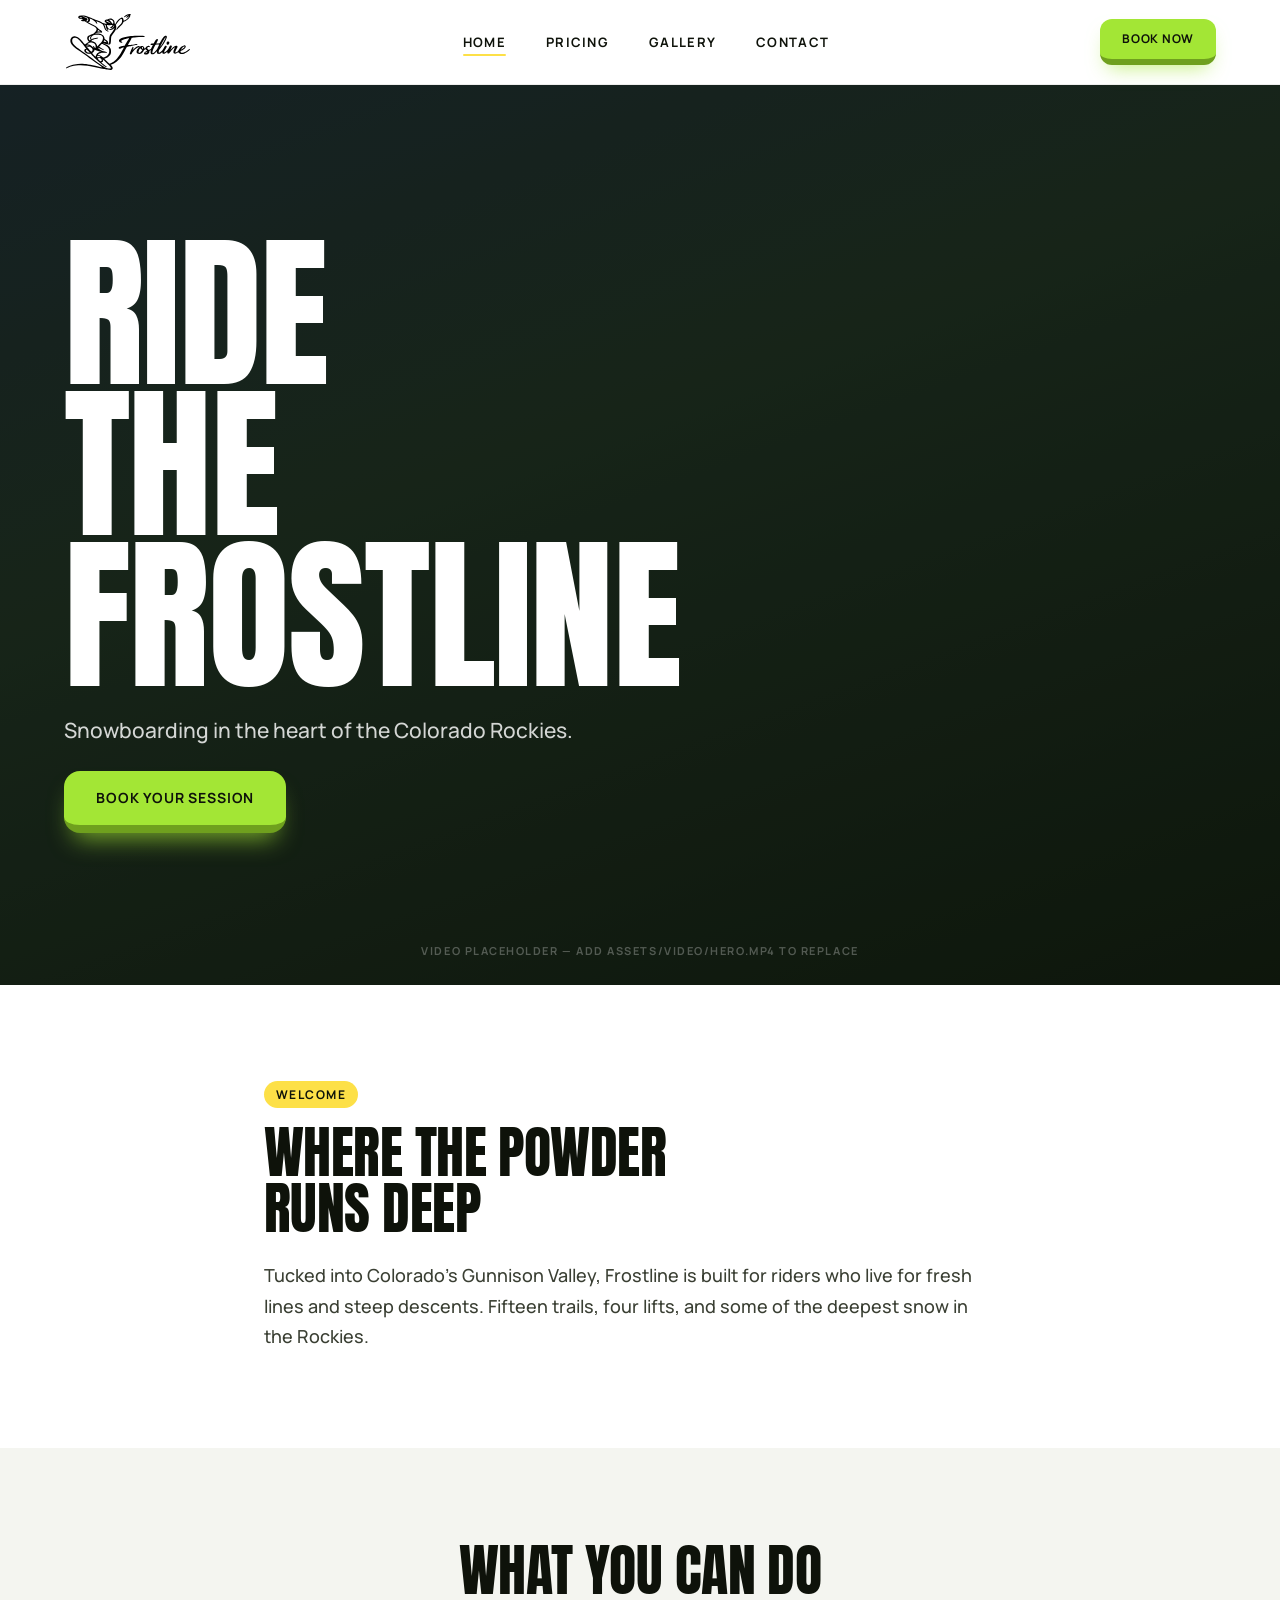
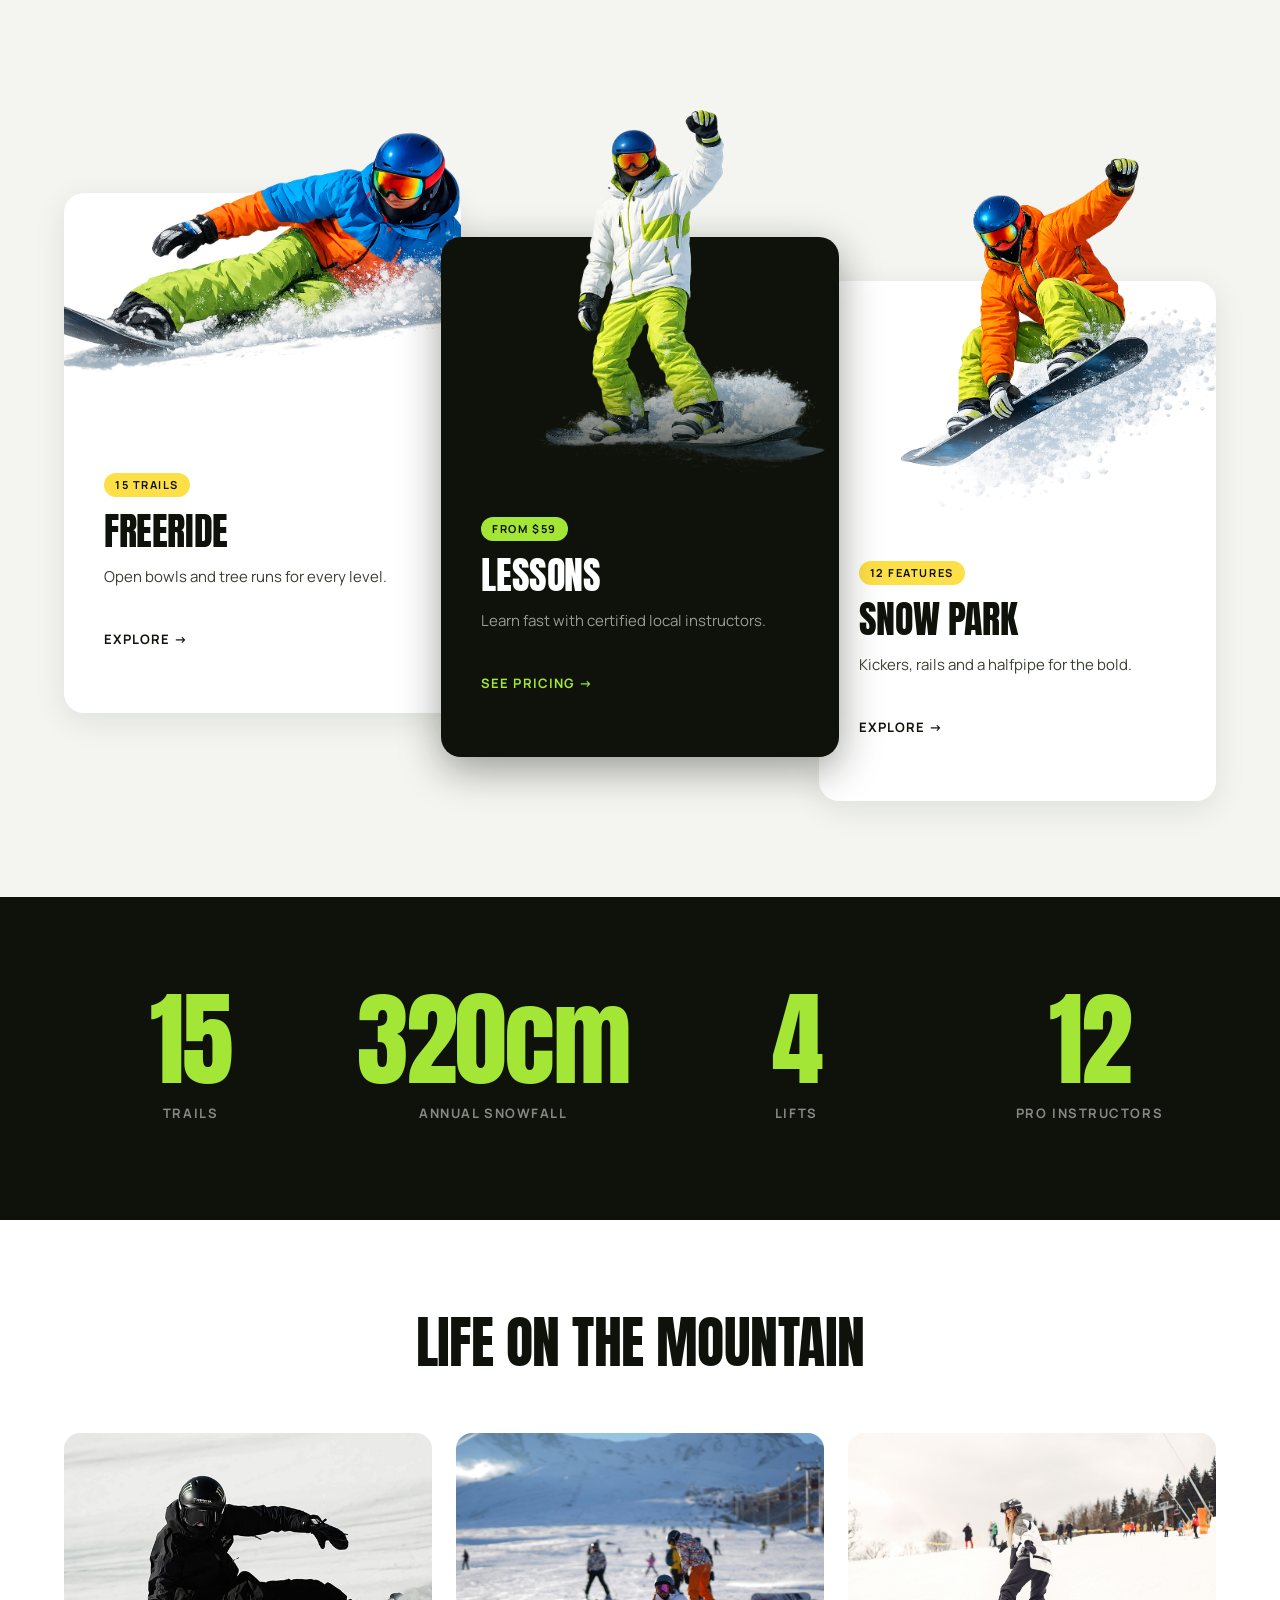
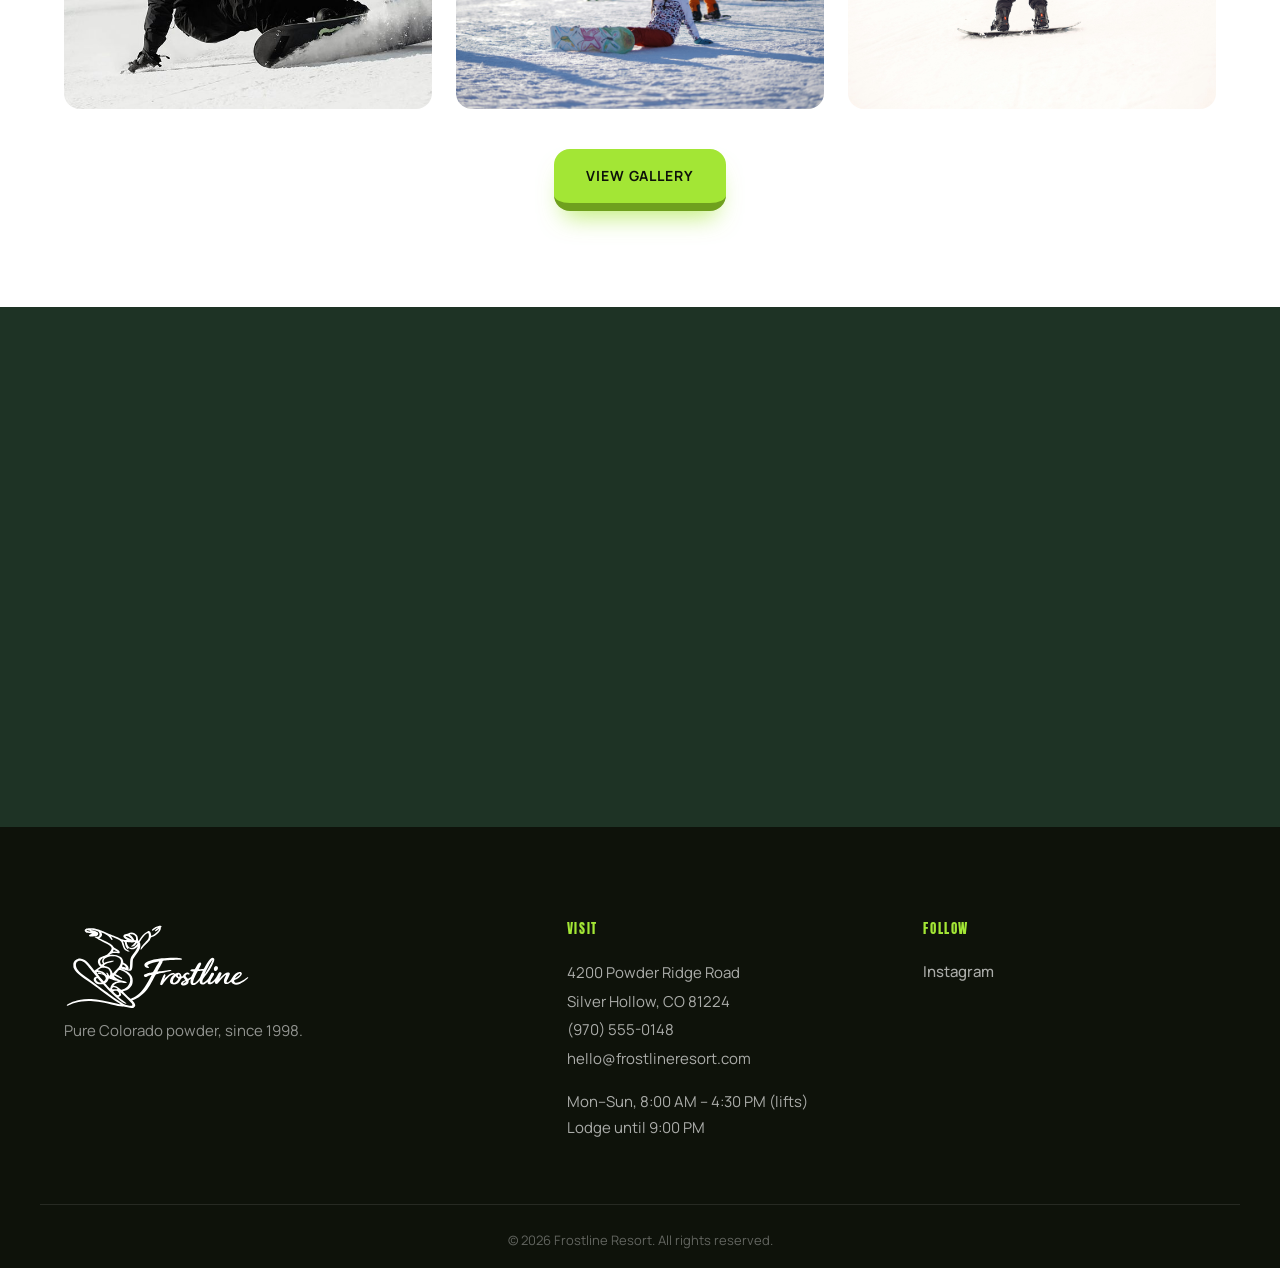
==== index.html @ 0707b19c "Initial release: Frostline Resort static site 4-page snowboarding resort portfolio — pure HTML5/CSS3" ====
<!DOCTYPE html>
<html lang="en">
<head>
  <meta charset="UTF-8">
  <meta name="viewport" content="width=device-width, initial-scale=1.0">
  <title>Frostline Resort — Home</title>
  <meta name="description" content="Snowboarding in the heart of the Colorado Rockies. Fifteen trails, four lifts, the deepest powder in the Rockies.">
  <link rel="preconnect" href="https://fonts.googleapis.com">
  <link rel="preconnect" href="https://fonts.gstatic.com" crossorigin>
  <link href="https://fonts.googleapis.com/css2?family=Anton&family=Manrope:wght@400;500;700&display=swap" rel="stylesheet">
  <link rel="stylesheet" href="css/style.css">
</head>
<body>

  <!-- ── HEADER ─────────────────────────────────────────────── -->
  <header class="site-header" id="site-header">
    <div class="container header__inner">

      <a href="index.html" class="header__logo" aria-label="Frostline Resort — Home">
        <img src="assets/img/logo.svg" alt="Frostline Resort" class="header__logo-img">
      </a>

      <nav class="header__nav" id="nav-menu" aria-label="Main navigation">
        <ul class="nav__list">
          <li><a href="index.html"   class="nav__link active" aria-current="page">Home</a></li>
          <li><a href="pricing.html" class="nav__link">Pricing</a></li>
          <li><a href="gallery.html" class="nav__link">Gallery</a></li>
          <li><a href="contact.html" class="nav__link">Contact</a></li>
        </ul>
        <a href="#" class="btn nav__cta-mobile">Book Now</a>
      </nav>

      <a href="#" class="btn btn--sm header__cta">Book Now</a>

      <button class="burger" id="burger"
              aria-label="Open navigation menu"
              aria-expanded="false"
              aria-controls="nav-menu">
        <span></span>
        <span></span>
        <span></span>
      </button>

    </div>
  </header>

  <!-- ── MAIN ───────────────────────────────────────────────── -->
  <main>

    <!-- ── HERO ───────────────────────────────────────────── -->
    <section class="hero" aria-label="Hero banner">

      <!-- Video background (gradient placeholder until hero.mp4 is added) -->
      <div class="hero__media" aria-hidden="true">
        <video class="hero__video"
               autoplay muted loop playsinline
               poster="assets/img/hero-poster.jpg">
          <source src="assets/video/hero.mp4" type="video/mp4">
        </video>
      </div>

      <!-- Dark overlay -->
      <div class="hero__overlay" aria-hidden="true"></div>

      <!-- Content -->
      <div class="hero__content container">
        <h1 class="hero__title">
          <span class="hero__word">Ride</span>
          <span class="hero__word">the</span>
          <span class="hero__word">Frostline</span>
        </h1>
        <p class="hero__sub">Snowboarding in the heart of the Colorado Rockies.</p>
        <a href="#" class="btn hero__btn">Book Your Session</a>
      </div>

      <!-- Dev placeholder hint — remove once hero.mp4 is in place -->
      <p class="hero__hint" aria-hidden="true">
        video placeholder — add assets/video/hero.mp4 to replace
      </p>

    </section>

    <!-- ── INTRO ──────────────────────────────────────────── -->
    <section class="section section--white section-intro">
      <div class="container">
        <div class="intro__inner reveal">
          <span class="label">Welcome</span>
          <h2>Where the Powder<br>Runs Deep</h2>
          <p class="lead">Tucked into Colorado's Gunnison Valley, Frostline is built for riders who live for fresh lines and steep descents. Fifteen trails, four lifts, and some of the deepest snow in the Rockies.</p>
        </div>
      </div>
    </section>

    <!-- ── ACTIVITIES ──────────────────────────────────────── -->
    <section class="section section--gray activities-v2">
      <div class="container">

        <div class="section-header reveal">
          <h2>What You Can Do</h2>
        </div>

        <div class="activities-deck" id="activities-deck">

          <!-- Card 1: Freeride → gallery -->
          <a href="gallery.html" class="act-card act-card--light"
             aria-label="Freeride Terrain — view in gallery">
            <div class="act-card__rider" aria-hidden="true">
              <img src="assets/img/rider-freeride.png" alt="" loading="lazy">
            </div>
            <div class="act-card__body">
              <span class="act-card__stat">15 Trails</span>
              <h3 class="act-card__title">Freeride</h3>
              <p class="act-card__desc">Open bowls and tree runs for every level.</p>
              <span class="act-card__cta" aria-hidden="true">Explore &rarr;</span>
            </div>
          </a>

          <!-- Card 2: Lessons → pricing (dark) -->
          <a href="pricing.html" class="act-card act-card--dark"
             aria-label="Lessons — see pricing">
            <div class="act-card__rider" aria-hidden="true">
              <img src="assets/img/rider-lessons.png" alt="" loading="lazy">
            </div>
            <div class="act-card__body">
              <span class="act-card__stat">From $59</span>
              <h3 class="act-card__title">Lessons</h3>
              <p class="act-card__desc">Learn fast with certified local instructors.</p>
              <span class="act-card__cta" aria-hidden="true">See Pricing &rarr;</span>
            </div>
          </a>

          <!-- Card 3: Snow Park → gallery -->
          <a href="gallery.html" class="act-card act-card--light"
             aria-label="Snow Park — view in gallery">
            <div class="act-card__rider" aria-hidden="true">
              <img src="assets/img/rider-park.png" alt="" loading="lazy">
            </div>
            <div class="act-card__body">
              <span class="act-card__stat">12 Features</span>
              <h3 class="act-card__title">Snow Park</h3>
              <p class="act-card__desc">Kickers, rails and a halfpipe for the bold.</p>
              <span class="act-card__cta" aria-hidden="true">Explore &rarr;</span>
            </div>
          </a>

        </div>
      </div>
    </section>

    <!-- ── STATS ────────────────────────────────────────────── -->
    <section class="section stats-section section--dark">
      <div class="container">
        <div class="stats-grid">

          <div class="stat reveal">
            <span class="stat__number" data-target="15">15</span>
            <span class="stat__label">Trails</span>
          </div>

          <div class="stat reveal">
            <span class="stat__number" data-target="320" data-suffix="cm">320cm</span>
            <span class="stat__label">Annual Snowfall</span>
          </div>

          <div class="stat reveal">
            <span class="stat__number" data-target="4">4</span>
            <span class="stat__label">Lifts</span>
          </div>

          <div class="stat reveal">
            <span class="stat__number" data-target="12">12</span>
            <span class="stat__label">Pro Instructors</span>
          </div>

        </div>
      </div>
    </section>

    <!-- ── GALLERY TEASER ────────────────────────────────────── -->
    <section class="section section--white">
      <div class="container">
        <div class="section-header reveal">
          <h2>Life on the Mountain</h2>
        </div>
        <div class="grid grid--3 teaser-grid">

          <div class="teaser-item reveal">
            <img class="teaser-img" src="assets/img/gallery-01.jpg"
                 alt="Wide panorama of snowy mountain peaks under blue sky" loading="lazy">
          </div>

          <div class="teaser-item reveal">
            <img class="teaser-img" src="assets/img/gallery-03.jpg"
                 alt="Cosy wooden ski lodge with snow on the roof and warm lights" loading="lazy">
          </div>

          <div class="teaser-item reveal">
            <img class="teaser-img" src="assets/img/gallery-08.jpg"
                 alt="Sunset over snowy ski slopes in warm orange light" loading="lazy">
          </div>

        </div>
        <div class="teaser-cta reveal">
          <a href="gallery.html" class="btn">View Gallery</a>
        </div>
      </div>
    </section>

    <!-- ── CTA BANNER ──────────────────────────────────────── -->
    <section class="cta-banner" aria-label="Book your session">
      <div class="container cta-banner__content">
        <h2 class="reveal">Ready to Drop In?</h2>
        <a href="#" class="btn reveal">Book Your Session</a>
      </div>
    </section>

  </main>

  <!-- ── FOOTER ─────────────────────────────────────────────── -->
  <footer class="site-footer">
    <div class="container footer__inner">

      <div class="footer__col footer__col--brand">
        <img src="assets/img/logo.svg" alt="Frostline Resort" class="footer__logo-img">
        <p class="footer__tagline">Pure Colorado powder, since 1998.</p>
      </div>

      <div class="footer__col">
        <h4 class="footer__heading">Visit</h4>
        <address>
          4200 Powder Ridge Road<br>
          Silver Hollow, CO 81224<br>
          <a href="tel:+19705550148">(970) 555-0148</a><br>
          <a href="mailto:hello@frostlineresort.com">hello@frostlineresort.com</a>
        </address>
        <p class="footer__hours">Mon–Sun, 8:00 AM – 4:30 PM (lifts)<br>Lodge until 9:00 PM</p>
      </div>

      <div class="footer__col">
        <h4 class="footer__heading">Follow</h4>
        <ul class="footer__social">
          <li><a href="#" aria-label="Frostline on Instagram">Instagram</a></li>
        </ul>
      </div>

    </div>
    <div class="footer__bottom">
      <div class="container">
        <p>© 2026 Frostline Resort. All rights reserved.</p>
      </div>
    </div>
  </footer>

  <script src="js/script.js"></script>
</body>
</html>
---- css/style.css ----
/* ============================================================
   FROSTLINE RESORT — style.css
   ============================================================ */


/* ── 1. CSS Custom Properties ─────────────────────────────── */

:root {
  /* Colours */
  --white:     #FFFFFF;
  --lime:      #A3E635;
  --lime-deep: #6FA01E;
  --lemon:     #FDE047;
  --ink:       #0E120A;
  --ink-soft:  #3A3F33;
  --gray-bg:   #F4F5F0;

  /* Typography */
  --font-heading: 'Anton', sans-serif;
  --font-body:    'Manrope', sans-serif;

  /* Spacing scale */
  --space-xs:  0.5rem;   /*  8px */
  --space-s:   1rem;     /* 16px */
  --space-m:   1.5rem;   /* 24px */
  --space-l:   2.5rem;   /* 40px */
  --space-xl:  4rem;     /* 64px */
  --space-2xl: 6rem;     /* 96px */

  /* Layout */
  --container:    1200px;
  --radius-card:  16px;
  --radius-btn:   999px;

  /* Shadows */
  --shadow-soft: 0 4px 24px rgba(14, 18, 10, 0.08);
  --shadow-card: 0 2px 12px rgba(14, 18, 10, 0.06);

  /* Transitions */
  --transition: 0.2s ease;
}


/* ── 2. Reset ─────────────────────────────────────────────── */

*,
*::before,
*::after {
  box-sizing: border-box;
  margin: 0;
  padding: 0;
}

html {
  scroll-behavior: smooth;
  -webkit-text-size-adjust: 100%;
  overflow-x: hidden;
}

img,
video {
  display: block;
  max-width: 100%;
}

ul,
ol {
  list-style: none;
}

a {
  color: inherit;
  text-decoration: none;
}

button {
  font: inherit;
  cursor: pointer;
  border: none;
  background: none;
}


/* ── 3. Base / Body ───────────────────────────────────────── */

body {
  font-family: var(--font-body);
  font-weight: 400;
  font-size: 1rem;           /* 16px */
  line-height: 1.6;
  color: var(--ink);
  background-color: var(--white);
  -webkit-font-smoothing: antialiased;
}


/* ── 4. Typography ────────────────────────────────────────── */

/* Headings — Anton */
h1, h2, h3, h4, h5, h6 {
  font-family: var(--font-heading);
  font-weight: 400;           /* Anton has only one weight */
  text-transform: uppercase;
  letter-spacing: -0.01em;
  line-height: 0.95;
  color: var(--ink);
}

h1 { font-size: clamp(3rem,   8vw, 7rem); }
h2 { font-size: clamp(2rem,   5vw, 3.5rem); }
h3 { font-size: clamp(1.25rem, 3vw, 1.75rem); }
h4 { font-size: 1.125rem; }

/* Body copy — Manrope */
p {
  font-family: var(--font-body);
  font-weight: 400;
  font-size: 1rem;
  line-height: 1.7;
  color: var(--ink-soft);
  max-width: 65ch;
}

/* Lead / intro paragraph */
.lead {
  font-size: 1.125rem;
  font-weight: 500;
}

/* Section label ("WELCOME", "WHAT YOU CAN DO", etc.) */
.label {
  display: inline-block;
  font-family: var(--font-body);
  font-weight: 700;
  font-size: 0.75rem;
  letter-spacing: 0.12em;
  text-transform: uppercase;
  color: var(--ink);
  background-color: var(--lemon);
  padding: 4px 12px;
  border-radius: 999px;
  margin-bottom: var(--space-s);
}

/* Lemon accent underline for headings */
.heading-accent {
  position: relative;
  display: inline-block;
}

.heading-accent::after {
  content: '';
  position: absolute;
  bottom: -6px;
  left: 0;
  width: 100%;
  height: 4px;
  background-color: var(--lemon);
  border-radius: 2px;
}


/* ── 5. Layout Utilities ──────────────────────────────────── */

.container {
  width: 100%;
  max-width: var(--container);
  margin-inline: auto;
  padding-inline: var(--space-m);
}

/* Section vertical rhythm */
.section {
  padding-block: var(--space-2xl);
}

/* Alternating section backgrounds */
.section--white    { background-color: var(--white); }
.section--gray     { background-color: var(--gray-bg); }
.section--dark     { background-color: var(--ink); color: var(--white); }

.section--dark h1,
.section--dark h2,
.section--dark h3,
.section--dark h4 {
  color: var(--white);
}

.section--dark p {
  color: rgba(255, 255, 255, 0.75);
}

/* Centred section header block */
.section-header {
  text-align: center;
  margin-bottom: var(--space-xl);
}

.section-header p {
  margin-inline: auto;
}


/* ── 6. Buttons ───────────────────────────────────────────── */

.btn {
  position: relative;
  display: inline-flex;
  align-items: center;
  justify-content: center;
  gap: 8px;
  padding: 16px 32px;
  font-family: var(--font-body);
  font-weight: 700;
  font-size: 0.875rem;
  text-transform: uppercase;
  letter-spacing: 0.06em;
  color: var(--ink);
  background: var(--lime);
  border: none;
  border-bottom: 8px solid var(--lime-deep);
  border-radius: 16px;
  cursor: pointer;
  white-space: nowrap;
  text-decoration: none;
  transition: filter 0.1s ease, transform 0.1s ease, border-bottom-width 0.1s ease;
  box-shadow: 0 15px 25px -10px rgba(163, 230, 53, 0.7);
}

.btn:hover { filter: brightness(1.05); }

.btn:active {
  border-bottom-width: 0;
  transform: translateY(8px);
  box-shadow: none;
}

.btn:focus-visible {
  outline: 4px solid rgba(163, 230, 53, 0.5);
  outline-offset: 2px;
}

/* Small variant — header "Book Now" */
.btn--sm {
  font-size: 0.75rem;
  padding: 10px 22px;
  border-bottom-width: 6px;
  border-radius: 12px;
  box-shadow: 0 10px 20px -8px rgba(163, 230, 53, 0.65);
}

.btn--sm:active {
  transform: translateY(6px);
}


/* ── 7. Cards (shared base) ───────────────────────────────── */

.card {
  background-color: var(--white);
  border-radius: var(--radius-card);
  overflow: hidden;
  box-shadow: var(--shadow-card);
  transition: transform var(--transition), box-shadow var(--transition);
}

.card:hover {
  transform: translateY(-6px);
  box-shadow: var(--shadow-soft);
}

.card__img {
  width: 100%;
  aspect-ratio: 3 / 4;
  object-fit: cover;
  transition: transform 0.4s ease;
}

.card:hover .card__img {
  transform: scale(1.04);
}

.card__body {
  padding: var(--space-m);
}

.card__title {
  font-size: 1.25rem;
  margin-bottom: var(--space-xs);
}

.card__text {
  font-size: 0.9375rem;
  max-width: none;
}


/* ── 8. Scroll Reveal (base states) ──────────────────────── */

.reveal {
  opacity: 0;
  transform: translateY(28px);
  transition: opacity 0.6s ease, transform 0.6s ease;
}

.reveal.visible {
  opacity: 1;
  transform: translateY(0);
}

/* Stagger delays for sibling reveals */
.reveal:nth-child(2) { transition-delay: 0.1s; }
.reveal:nth-child(3) { transition-delay: 0.2s; }
.reveal:nth-child(4) { transition-delay: 0.3s; }
.reveal:nth-child(5) { transition-delay: 0.4s; }


/* ── 9. Reduced Motion ────────────────────────────────────── */

@media (prefers-reduced-motion: reduce) {
  *,
  *::before,
  *::after {
    animation-duration: 0.01ms !important;
    animation-iteration-count: 1 !important;
    transition-duration: 0.01ms !important;
    scroll-behavior: auto !important;
  }

  .reveal {
    opacity: 1;
    transform: none;
  }
}


/* ── 10. Responsive Helpers ───────────────────────────────── */

/* Grid: auto-fit columns */
.grid {
  display: grid;
  gap: var(--space-m);
}

.grid--2 { grid-template-columns: repeat(2, 1fr); }
.grid--3 { grid-template-columns: repeat(3, 1fr); }
.grid--4 { grid-template-columns: repeat(4, 1fr); }

@media (max-width: 900px) {
  .grid--4 { grid-template-columns: repeat(2, 1fr); }
  .grid--3 { grid-template-columns: repeat(2, 1fr); }
}

@media (max-width: 600px) {
  .grid--4,
  .grid--3,
  .grid--2 { grid-template-columns: 1fr; }

  .section { padding-block: var(--space-xl); }
}


/* ── 11. Site Header ──────────────────────────────────────── */

.site-header {
  position: sticky;
  top: 0;
  z-index: 1000;
  border-bottom: 1px solid rgba(14, 18, 10, 0.07);
  transition: box-shadow var(--transition);
}

/* Frosted-glass layer via ::before so the header element itself does NOT
   create a new containing block for position:fixed children (mobile nav). */
.site-header::before {
  content: '';
  position: absolute;
  inset: 0;
  background: rgba(255, 255, 255, 0.85);
  backdrop-filter: blur(14px);
  -webkit-backdrop-filter: blur(14px);
  pointer-events: none;
  z-index: 0;
}

.site-header.scrolled {
  box-shadow: 0 2px 24px rgba(14, 18, 10, 0.13);
}

.header__inner {
  position: relative;
  z-index: 1; /* sits above the ::before backdrop layer */
  display: flex;
  align-items: center;
  gap: var(--space-m);
  padding-block: 0.75rem;
  transition: padding-block var(--transition);
}

.site-header.scrolled .header__inner {
  padding-block: 0.5rem;
}

/* Logo */
.header__logo {
  display: flex;
  align-items: center;
  flex-shrink: 0;
  z-index: 1001;
}

.header__logo-img {
  height: 60px;
  width: auto;
  display: block;
}

/* Nav */
.header__nav {
  flex: 1;
  display: flex;
  justify-content: center;
  align-items: center;
}

.nav__list {
  display: flex;
  gap: var(--space-l);
  align-items: center;
}

.nav__link {
  font-family: var(--font-body);
  font-weight: 700;
  font-size: 0.8125rem;
  letter-spacing: 0.1em;
  text-transform: uppercase;
  color: var(--ink);
  position: relative;
  padding-bottom: 3px;
  transition: color var(--transition);
}

.nav__link::after {
  content: '';
  position: absolute;
  bottom: -2px;
  left: 0;
  width: 0;
  height: 2px;
  background-color: var(--lemon);
  border-radius: 1px;
  transition: width var(--transition);
}

.nav__link:hover::after,
.nav__link.active::after {
  width: 100%;
}

/* Desktop CTA */
.header__cta {
  flex-shrink: 0;
  z-index: 1001;
}

/* Mobile-only CTA (inside overlay) */
.nav__cta-mobile {
  display: none;
}

/* Burger button */
.burger {
  display: none;
  flex-direction: column;
  justify-content: center;
  gap: 5px;
  width: 40px;
  height: 40px;
  padding: 6px;
  flex-shrink: 0;
  z-index: 1001;
}

.burger span {
  display: block;
  height: 2px;
  background-color: var(--ink);
  border-radius: 2px;
  transition: transform 0.25s ease, opacity 0.25s ease;
  transform-origin: center;
}

.burger.open span:nth-child(1) {
  transform: translateY(7px) rotate(45deg);
}
.burger.open span:nth-child(2) {
  opacity: 0;
  transform: scaleX(0);
}
.burger.open span:nth-child(3) {
  transform: translateY(-7px) rotate(-45deg);
}

/* Mobile nav overlay */
@media (max-width: 768px) {
  .burger {
    display: flex;
    margin-left: auto; /* push burger to right edge of header */
  }

  .header__cta {
    display: none;
  }

  /* Full-screen slide-in panel — position:fixed relative to VIEWPORT
     (works now that ::before holds the backdrop-filter, not the header itself) */
  .header__nav {
    position: fixed;
    inset: 0;
    background: var(--white);
    flex-direction: column;
    justify-content: center;
    align-items: center;
    gap: var(--space-xl);
    padding: var(--space-2xl) var(--space-l) var(--space-l);
    overflow-y: auto;
    transform: translateX(100%);
    transition: transform 0.35s cubic-bezier(0.4, 0, 0.2, 1);
    z-index: 999;
  }

  .header__nav.open {
    transform: translateX(0);
  }

  .nav__list {
    flex-direction: column;
    gap: var(--space-l);
    text-align: center;
  }

  .nav__link {
    font-family: var(--font-heading);
    font-size: clamp(2rem, 10vw, 2.75rem);
    letter-spacing: -0.01em;
    line-height: 0.95;
  }

  .nav__link::after {
    height: 3px;
    bottom: -5px;
  }

  .nav__cta-mobile {
    display: inline-flex;
  }

  /* Reduce logo height on mobile to keep header compact */
  .header__logo-img {
    height: 44px;
  }
}


/* ── 12. Site Footer ──────────────────────────────────────── */

.site-footer {
  background-color: var(--ink);
  color: var(--white);
  padding-top: var(--space-2xl);
}

.footer__inner {
  display: grid;
  grid-template-columns: 1.5fr 1fr 1fr;
  gap: var(--space-xl);
  padding-bottom: var(--space-xl);
  border-bottom: 1px solid rgba(255, 255, 255, 0.1);
}

.footer__logo-img {
  height: 88px;
  width: auto;
  display: block;
  margin-bottom: var(--space-xs);
  filter: brightness(0) invert(1);
}

.footer__tagline {
  color: rgba(255, 255, 255, 0.55);
  font-size: 0.9375rem;
  line-height: 1.6;
  max-width: none;
}

.footer__heading {
  font-family: var(--font-heading);
  font-size: 0.8125rem;
  color: var(--lime);
  letter-spacing: 0.12em;
  margin-bottom: var(--space-m);
}

.footer__col address {
  font-style: normal;
  color: rgba(255, 255, 255, 0.65);
  font-size: 0.9375rem;
  line-height: 1.9;
  margin-bottom: var(--space-s);
}

.footer__col address a {
  transition: color var(--transition);
}

.footer__col address a:hover {
  color: var(--lime);
}

.footer__hours {
  color: rgba(255, 255, 255, 0.65);
  font-size: 0.9375rem;
  line-height: 1.7;
  max-width: none;
}

.footer__social {
  display: flex;
  flex-direction: column;
  gap: 0.75rem;
}

.footer__social a {
  color: rgba(255, 255, 255, 0.65);
  font-weight: 500;
  font-size: 0.9375rem;
  transition: color var(--transition);
}

.footer__social a:hover {
  color: var(--lime);
}

.footer__bottom {
  padding-block: var(--space-m);
}

.footer__bottom p {
  font-size: 0.8125rem;
  color: rgba(255, 255, 255, 0.35);
  max-width: none;
  text-align: center;
}

@media (max-width: 900px) {
  .footer__inner {
    grid-template-columns: 1fr 1fr;
    gap: var(--space-l);
  }

  .footer__col--brand {
    grid-column: 1 / -1;
  }
}

@media (max-width: 600px) {
  .footer__inner {
    grid-template-columns: 1fr;
  }
}


/* ── 13. Hero Section ─────────────────────────────────────── */

.hero {
  position: relative;
  min-height: 100vh;
  min-height: 100svh;
  display: flex;
  align-items: center;
  overflow: hidden;
}

/* Media layer — gradient placeholder shown while video is absent */
.hero__media {
  position: absolute;
  inset: 0;
  background: linear-gradient(
    160deg,
    #1c2d3a 0%,
    #1e3325 40%,
    #0e1a0e 100%
  );
}

.hero__video {
  position: absolute;
  inset: 0;
  width: 100%;
  height: 100%;
  object-fit: cover;
}

/* Dark overlay */
.hero__overlay {
  position: absolute;
  inset: 0;
  background: rgba(14, 18, 10, 0.45);
  z-index: 1;
}

/* Content */
.hero__content {
  position: relative;
  z-index: 2;
  padding-block: var(--space-2xl);
  display: flex;
  flex-direction: column;
  align-items: flex-start;
  gap: var(--space-m);
}

/* Title */
.hero__title {
  color: var(--white);
  font-size: clamp(4.5rem, 14vw, 10.5rem);
  line-height: 0.9;
  margin: 0;
}

.hero__word {
  display: block;
}

/* Subtitle */
.hero__sub {
  font-family: var(--font-body);
  font-size: clamp(1rem, 2.2vw, 1.3125rem);
  font-weight: 500;
  color: rgba(255, 255, 255, 0.82);
  max-width: 44ch;
  line-height: 1.55;
  margin: 0;
}

/* ── Staggered load animation ─────────── */

.hero__word,
.hero__sub,
.hero__btn {
  opacity: 0;
  transform: translateY(40px);
  animation: heroFadeUp 0.8s cubic-bezier(0.22, 1, 0.36, 1) forwards;
}

.hero__word:nth-child(1) { animation-delay: 0.12s; }
.hero__word:nth-child(2) { animation-delay: 0.32s; }
.hero__word:nth-child(3) { animation-delay: 0.52s; }
.hero__sub               { animation-delay: 0.82s; }
.hero__btn               { animation-delay: 1.02s; }

@keyframes heroFadeUp {
  to {
    opacity: 1;
    transform: translateY(0);
  }
}

/* Placeholder hint (dev only — remove after adding video) */
.hero__hint {
  position: absolute;
  bottom: var(--space-m);
  left: 50%;
  transform: translateX(-50%);
  z-index: 3;
  font-family: var(--font-body);
  font-size: 0.6875rem;
  font-weight: 700;
  letter-spacing: 0.14em;
  text-transform: uppercase;
  color: rgba(255, 255, 255, 0.28);
  white-space: nowrap;
  pointer-events: none;
}

@media (max-width: 600px) {
  .hero__title {
    font-size: clamp(3.25rem, 18vw, 5.5rem);
  }
}

/* Reduced-motion: skip animation, show elements immediately */
@media (prefers-reduced-motion: reduce) {
  .hero__word,
  .hero__sub,
  .hero__btn {
    opacity: 1;
    transform: none;
    animation: none;
  }
}


/* ── 14. Intro Section ────────────────────────────────────── */

.section-intro .container {
  max-width: 800px;
}

.intro__inner .label {
  margin-bottom: var(--space-s);
}

.intro__inner h2 {
  margin-bottom: var(--space-m);
  line-height: 1;
}


/* ── 15. Activities — image placeholder ──────────────────── */

/* Dark background shows through when the image file is absent */
.card__img {
  background-color: #1f2e1a;
}


/* ── 16. Stats Section ────────────────────────────────────── */

.stats-section {
  padding-block: var(--space-2xl);
}

.stats-grid {
  display: grid;
  grid-template-columns: repeat(4, 1fr);
  gap: var(--space-l);
  text-align: center;
}

.stat__number {
  display: block;
  font-family: var(--font-heading);
  font-size: clamp(3.5rem, 9vw, 6.5rem);
  color: var(--lime);
  line-height: 0.9;
  letter-spacing: -0.02em;
}

.stat__label {
  display: block;
  font-family: var(--font-body);
  font-weight: 700;
  font-size: 0.8125rem;
  letter-spacing: 0.12em;
  text-transform: uppercase;
  color: rgba(255, 255, 255, 0.5);
  margin-top: var(--space-s);
}

/* Stats stagger (separate parent from .grid, so re-declare) */
.stats-grid > .reveal:nth-child(2) { transition-delay: 0.1s; }
.stats-grid > .reveal:nth-child(3) { transition-delay: 0.2s; }
.stats-grid > .reveal:nth-child(4) { transition-delay: 0.3s; }

@media (max-width: 600px) {
  .stats-grid {
    grid-template-columns: repeat(2, 1fr);
    gap: var(--space-m);
  }
}


/* ── 17. Gallery Teaser ───────────────────────────────────── */

.teaser-item {
  border-radius: var(--radius-card);
  overflow: hidden;
}

.teaser-img {
  display: block;
  width: 100%;
  aspect-ratio: 4 / 3;
  object-fit: cover;
  background-color: #1f2e1a;   /* placeholder */
  transition: transform 0.4s ease;
}

.teaser-item:hover .teaser-img {
  transform: scale(1.04);
}

.teaser-cta {
  text-align: center;
  margin-top: var(--space-l);
}


/* ── 18. CTA Banner ───────────────────────────────────────── */

.cta-banner {
  min-height: 520px;
  display: flex;
  align-items: center;
  background: #1e3325;
}

.cta-banner__content {
  position: relative;
  z-index: 2;
  text-align: center;
  display: flex;
  flex-direction: column;
  align-items: center;
  gap: var(--space-m);
  padding-block: var(--space-2xl);
}

.cta-banner__content h2 {
  color: var(--white);
  font-size: clamp(2.75rem, 8vw, 5.5rem);
}


/* ── 19. Page Banner (interior pages) ────────────────────── */

.page-banner {
  position: relative;
  min-height: clamp(380px, 50vh, 640px);
  display: flex;
  align-items: flex-end;
}

.page-banner__media {
  position: absolute;
  inset: 0;
  background: linear-gradient(160deg, #1c2d3a 0%, #1e3325 100%);
}

.page-banner__bg {
  position: absolute;
  inset: 0;
  width: 100%;
  height: 100%;
  object-fit: cover;
}

.page-banner__overlay {
  position: absolute;
  inset: 0;
  background: rgba(14, 18, 10, 0.55);
  z-index: 1;
}

.page-banner__content {
  position: relative;
  z-index: 2;
  padding-bottom: var(--space-2xl);
}

.page-banner__content h1 {
  color: var(--white);
}

.page-banner__sub {
  color: rgba(255, 255, 255, 0.75);
  font-size: 1.125rem;
  font-weight: 500;
  max-width: none;
  margin-top: var(--space-s);
}

.page-banner--gallery {
  min-height: clamp(500px, 72vh, 900px);
  align-items: center;
}

.page-banner--gallery .page-banner__bg {
  object-position: center 25%;
}

.page-banner--gallery .page-banner__overlay {
  background: rgba(14, 18, 10, 0.18);
}

.page-banner--gallery .page-banner__content {
  padding-bottom: 0;
  z-index: 3;
}

.page-banner--gallery .page-banner__content h1,
.page-banner--gallery .page-banner__sub {
  text-shadow: 0 2px 20px rgba(14, 18, 10, 0.45);
}

.page-banner__fade {
  position: absolute;
  inset: auto 0 0 0;
  height: 28%;
  background: linear-gradient(to bottom, transparent, #ffffff);
  z-index: 2;
  pointer-events: none;
}


/* ── 20. Pricing Cards ────────────────────────────────────── */

.price-card {
  background: var(--white);
  border-radius: var(--radius-card);
  border: 2px solid transparent;
  padding: var(--space-l);
  box-shadow: var(--shadow-card);
  display: flex;
  flex-direction: column;
  gap: var(--space-m);
  position: relative;
  transition: transform var(--transition), box-shadow var(--transition);
}

.price-card:hover {
  transform: translateY(-4px);
  box-shadow: var(--shadow-soft);
}

.price-card--popular {
  border-color: var(--lime);
  box-shadow: 0 4px 28px rgba(163, 230, 53, 0.18);
}

.price-card__badge {
  position: absolute;
  top: 0;
  right: var(--space-m);
  transform: translateY(-50%);
  font-family: var(--font-body);
  font-weight: 700;
  font-size: 0.6875rem;
  letter-spacing: 0.14em;
  text-transform: uppercase;
  color: var(--ink);
  background: var(--lemon);
  padding: 3px 12px;
  border-radius: 999px;
  white-space: nowrap;
}

.price-card h3 {
  font-size: 1.25rem;
  color: var(--ink);
  line-height: 1.1;
}

.price-card__price-row {
  display: flex;
  align-items: baseline;
  gap: 6px;
}

.price-card__amount {
  font-family: var(--font-heading);
  font-size: clamp(2.75rem, 5vw, 3.75rem);
  color: var(--ink);
  line-height: 0.9;
  letter-spacing: -0.02em;
}

.price-card__period {
  font-family: var(--font-body);
  font-weight: 500;
  font-size: 0.9375rem;
  color: var(--ink-soft);
}

.price-card__desc {
  font-size: 0.9375rem;
  color: var(--ink-soft);
  max-width: none;
  line-height: 1.6;
  margin-top: auto;
}


/* ── 21. Pricing Disclaimer ───────────────────────────────── */

.pricing-disclaimer {
  text-align: center;
  font-size: 0.8125rem;
  color: var(--ink-soft);
  max-width: none;
  margin-top: var(--space-xl);
  opacity: 0.65;
}


/* ── 22. Gallery Grid ─────────────────────────────────────── */

.gallery-grid {
  columns: 3;
  column-gap: 14px;
}

.gallery-item {
  break-inside: avoid;
  margin-bottom: 14px;
  border-radius: var(--radius-card);
  overflow: hidden;
  position: relative;
  cursor: pointer;
  display: block;   /* override <figure> default margin */
}

.gallery-item img {
  width: 100%;
  height: auto;
  display: block;
  background-color: #1f2e1a;
  transition: transform 0.45s ease;
}

/* Aspect-ratio placeholders while images are absent */
.gallery-item--landscape img { aspect-ratio: 16 / 9; }
.gallery-item--portrait  img { aspect-ratio:  3 / 4; }

.gallery-item__overlay {
  position: absolute;
  inset: 0;
  background: rgba(14, 18, 10, 0.58);
  opacity: 0;
  transition: opacity 0.3s ease;
  display: flex;
  align-items: flex-end;
  padding: var(--space-m);
}

.gallery-item__caption {
  font-family: var(--font-body);
  font-weight: 700;
  font-size: 0.8125rem;
  letter-spacing: 0.1em;
  text-transform: uppercase;
  color: var(--white);
}

.gallery-item:hover img              { transform: scale(1.05); }
.gallery-item:hover .gallery-item__overlay { opacity: 1; }

.gallery-item:focus-visible {
  outline: 3px solid var(--lime);
  outline-offset: 3px;
}

@media (max-width: 900px) { .gallery-grid { columns: 2; } }
@media (max-width: 600px) { .gallery-grid { columns: 1; } }


/* ── 23. Lightbox ─────────────────────────────────────────── */

.lightbox {
  position: fixed;
  inset: 0;
  background: rgba(14, 18, 10, 0.93);
  z-index: 2000;
  display: flex;
  align-items: center;
  justify-content: center;
  padding: var(--space-m);
  opacity: 0;
  visibility: hidden;
  transition: opacity 0.3s ease, visibility 0.3s ease;
}

.lightbox.open {
  opacity: 1;
  visibility: visible;
}

.lightbox__img {
  max-width: min(90vw, 1280px);
  max-height: 90vh;
  object-fit: contain;
  border-radius: 8px;
  display: block;
}

.lightbox__close {
  position: absolute;
  top: var(--space-m);
  right: var(--space-m);
  width: 44px;
  height: 44px;
  border-radius: 50%;
  background: rgba(255, 255, 255, 0.1);
  color: var(--white);
  display: flex;
  align-items: center;
  justify-content: center;
  transition: background var(--transition);
}

.lightbox__close:hover,
.lightbox__close:focus-visible {
  background: rgba(255, 255, 255, 0.22);
  outline: none;
}

@media (prefers-reduced-motion: reduce) {
  .lightbox { transition: none; }
}


/* ── 24. Contact Layout ───────────────────────────────────── */

.contact-heading {
  font-size: clamp(2.5rem, 6vw, 4.5rem);
  margin-bottom: var(--space-xl);
}

/* Full-viewport section: photo bleeds to right edge */
.contact-section {
  position: relative;
  min-height: calc(100vh - 84px);
  display: flex;
  align-items: center;
  overflow: hidden;
}

/* Info column sits above photo */
.contact-section > .container {
  position: relative;
  z-index: 2;
}

.contact-info {
  display: flex;
  flex-direction: column;
  gap: var(--space-l);
}

.contact-item {
  display: flex;
  gap: var(--space-m);
  align-items: flex-start;
}

.contact-item__icon {
  width: 22px;
  height: 22px;
  flex-shrink: 0;
  color: var(--lime);
  margin-top: 3px;
}

.contact-item__text h4 {
  font-family: var(--font-body);
  font-weight: 700;
  font-size: 0.6875rem;
  letter-spacing: 0.14em;
  text-transform: uppercase;
  color: var(--ink-soft);
  line-height: 1;
  margin-bottom: 6px;
}

.contact-item__text address,
.contact-item__text p {
  font-style: normal;
  color: var(--ink);
  font-size: 0.9375rem;
  max-width: none;
  line-height: 1.75;
}

.contact-item__text a {
  color: var(--ink);
  transition: color var(--transition);
}

.contact-item__text a:hover {
  color: var(--lime-deep);
}

.contact-social {
  display: flex;
  flex-direction: column;
  gap: 4px;
}

/* Photo: absolute, right half → right edge of browser */
.contact-photo {
  position: absolute;
  right: 0;
  top: 0;
  bottom: 0;
  left: 50%;
  z-index: 1;
}

.contact-photo img {
  position: absolute;
  inset: 0;
  width: 100%;
  height: 100%;
  object-fit: cover;
  display: block;
}

/* Left fade: photo edge dissolves into white info column */
.contact-photo::before {
  content: '';
  position: absolute;
  top: 0;
  left: 0;
  bottom: 0;
  width: 33%;
  background: linear-gradient(to right, #ffffff, transparent);
  pointer-events: none;
  z-index: 2;
}

/* Top fade: photo top edge dissolves into white page background */
.contact-photo::after {
  content: '';
  position: absolute;
  top: 0;
  left: 0;
  right: 0;
  height: 22%;
  background: linear-gradient(to bottom, #ffffff, transparent);
  pointer-events: none;
  z-index: 2;
}

.contact-note {
  font-style: italic;
  color: var(--ink-soft);
  font-size: 0.9375rem;
  max-width: none;
  margin-top: var(--space-xl);
}

@media (max-width: 768px) {
  .contact-section {
    flex-direction: column;
    align-items: stretch;
    min-height: auto;
  }

  .contact-photo {
    display: none;
  }
}


/* ── 25. Activities V2 ────────────────────────────────────── */

/* Heading sits close to deck — rider photos fill the visual gap */
.activities-v2 .section-header {
  margin-bottom: var(--space-s);
}

/* Deck: flex row, generous top space for riders peeking above cards */
.activities-deck {
  display: flex;
  align-items: flex-start;
  padding-top: 180px;
  overflow: visible;
}

/* ── Card base ─────────────────── */
.act-card {
  flex: 1 1 0;
  min-width: 0;
  position: relative;
  border-radius: 20px;
  overflow: visible;
  text-decoration: none;
  display: block;
  min-height: 520px;

  /* Initial state — animated in by JS observer */
  opacity: 0;
  transform: translateY(70px);
  transition:
    opacity    0.8s cubic-bezier(0.22, 1, 0.36, 1),
    transform  1s   cubic-bezier(0.22, 1, 0.36, 1),
    box-shadow 0.22s ease;
}

/* Staircase: each card 44 px lower than the previous */
.act-card:nth-child(2) { margin-top: 44px; }
.act-card:nth-child(3) { margin-top: 88px; }

/* Horizontal overlap */
.act-card:nth-child(n+2) { margin-left: -20px; }

/* Z-index: dark center card always on top */
.act-card:nth-child(1) { z-index: 1; }
.act-card:nth-child(2) { z-index: 3; }
.act-card:nth-child(3) { z-index: 2; }

/* ── Card animation trigger ────── */
.act-deck--animating .act-card { opacity: 1; transform: translateY(0); }
.act-deck--animating .act-card:nth-child(1) { transition-delay: 0s; }
.act-deck--animating .act-card:nth-child(2) { transition-delay: 0.2s; }
.act-deck--animating .act-card:nth-child(3) { transition-delay: 0.4s; }

/* ── Card colour variants ──────── */
.act-card--light {
  background: var(--white);
  color: var(--ink);
  box-shadow: 0 8px 32px rgba(14, 18, 10, 0.09);
}

.act-card--dark {
  background: var(--ink);
  color: var(--white);
  box-shadow: 0 12px 40px rgba(14, 18, 10, 0.4);
}

.act-card--light:hover {
  box-shadow: 0 0 30px 1px rgba(163, 230, 53, 0.35), 0 16px 48px rgba(14, 18, 10, 0.16);
}
.act-card--dark:hover {
  box-shadow: 0 0 30px 1px rgba(163, 230, 53, 0.35), 0 20px 56px rgba(14, 18, 10, 0.52);
}

/* ── Gradient border + inner press on hover ─ */
.act-card::before {
  content: '';
  position: absolute;
  inset: -3px;
  padding: 3px;
  border-radius: 23px;
  background: linear-gradient(163deg, var(--lime) 0%, var(--lemon) 100%);
  -webkit-mask:
    linear-gradient(#fff 0 0) content-box,
    linear-gradient(#fff 0 0);
  -webkit-mask-composite: xor;
  mask-composite: exclude;
  z-index: -1;
  opacity: 0;
  transition: opacity 0.3s ease;
  pointer-events: none;
}

.act-card:hover::before {
  opacity: 1;
}

/* ── Rider photo block ─────────── */
/* Anchored at card top: 140 px above edge, 260 px inside card */
.act-card__rider {
  position: absolute;
  top: -140px;
  left: 0;
  right: 0;
  height: 400px;
  border-radius: 20px 20px 0 0;
  overflow: hidden;
  z-index: 10;
  pointer-events: none;
  user-select: none;
}

/* Gradient fades photo into card background at the bottom seam */
.act-card__rider::after {
  content: '';
  position: absolute;
  inset: auto 0 0 0;
  height: 130px;
  pointer-events: none;
  z-index: 1;
}
.act-card--light .act-card__rider::after {
  background: linear-gradient(to bottom, transparent, var(--white));
}
.act-card--dark .act-card__rider::after {
  background: linear-gradient(to bottom, transparent, var(--ink));
}

/* Photo animation — separate from card, springs in from above */
.act-card__rider img {
  display: block;
  width: 100%;
  height: 100%;
  object-fit: cover;
  object-position: center center;

  /* Initial: 70 px above resting spot, slightly smaller, invisible */
  opacity: 0;
  transform: translateY(-70px) scale(0.9);
  transition:
    opacity   0.7s cubic-bezier(0.34, 1.56, 0.64, 1),
    transform 0.7s cubic-bezier(0.34, 1.56, 0.64, 1);
}

/* Rider delays = card delay + 0.45 s each */
.act-deck--animating .act-card:nth-child(1) .act-card__rider img {
  opacity: 1;
  transform: translateY(0) scale(1);
  transition-delay: 0.45s;
}
.act-deck--animating .act-card:nth-child(2) .act-card__rider img {
  opacity: 1;
  transform: translateY(0) scale(1);
  transition-delay: 0.65s;
}
.act-deck--animating .act-card:nth-child(3) .act-card__rider img {
  opacity: 1;
  transform: translateY(0) scale(1);
  transition-delay: 0.85s;
}

/* ── Card body ─────────────────── */
/* padding-top clears rider overlap (260 px inside card + 20 px gap) */
.act-card__body {
  padding: var(--space-l);
  padding-top: 280px;
  display: flex;
  flex-direction: column;
  gap: var(--space-s);
  transition: transform 0.3s ease;
}

.act-card:hover .act-card__body {
  transform: scale(0.98);
}

/* ── Fact badge ────────────────── */
.act-card__stat {
  display: inline-block;
  font-family: var(--font-body);
  font-weight: 700;
  font-size: 0.6875rem;
  letter-spacing: 0.14em;
  text-transform: uppercase;
  color: var(--ink);
  background: var(--lemon);
  padding: 3px 11px;
  border-radius: 999px;
  align-self: flex-start;
}

.act-card--dark .act-card__stat {
  background: var(--lime);
}

/* ── Title ─────────────────────── */
.act-card__title {
  font-size: clamp(1.75rem, 3vw, 2.5rem);
  line-height: 0.95;
  color: inherit;
  margin: 0;
}

/* ── Description ───────────────── */
.act-card__desc {
  font-size: 0.9375rem;
  max-width: none;
  line-height: 1.6;
}

.act-card--light .act-card__desc { color: var(--ink-soft); }
.act-card--dark  .act-card__desc { color: rgba(255, 255, 255, 0.58); }

/* ── CTA arrow ─────────────────── */
.act-card__cta {
  display: inline-flex;
  align-items: center;
  gap: 5px;
  font-family: var(--font-body);
  font-weight: 700;
  font-size: 0.8125rem;
  letter-spacing: 0.08em;
  text-transform: uppercase;
  margin-top: auto;
  padding-top: var(--space-m);
  transition: gap 0.2s ease;
}

.act-card--light .act-card__cta { color: var(--ink); }
.act-card--dark  .act-card__cta { color: var(--lime); }
.act-card:hover  .act-card__cta { gap: 10px; }

/* ── Responsive ─────────────────── */
@media (max-width: 840px) {
  /* Switch deck out of flex entirely — block stacking is simpler and safe */
  .activities-deck {
    display: block;
    padding-top: 0;
  }

  /* Each card: full-width block, stagger and overlap all reset */
  .act-card {
    display: block;
    width: 100%;
    min-height: 0;
    margin: 0 0 24px 0 !important;
    z-index: auto !important;
    transform: translateY(0) !important;
  }
  .act-card:last-child { margin-bottom: 0 !important; }

  /* Hide rider photos entirely */
  .act-card__rider { display: none; }

  /* Body: no rider clearance needed — uniform padding on all sides */
  .act-card__body { padding-top: var(--space-l); }
}

/* ── Reduced motion ─────────────── */
@media (prefers-reduced-motion: reduce) {
  .act-card {
    opacity: 1 !important;
    transform: none !important;
    transition: box-shadow 0.2s ease !important;
  }
  .act-card::before { transition: none !important; }
  .act-card__body   { transition: none !important; }
  .act-card:hover .act-card__body { transform: none !important; }
  .act-card__rider img {
    opacity: 1 !important;
    transform: none !important;
    transition: none !important;
  }
}
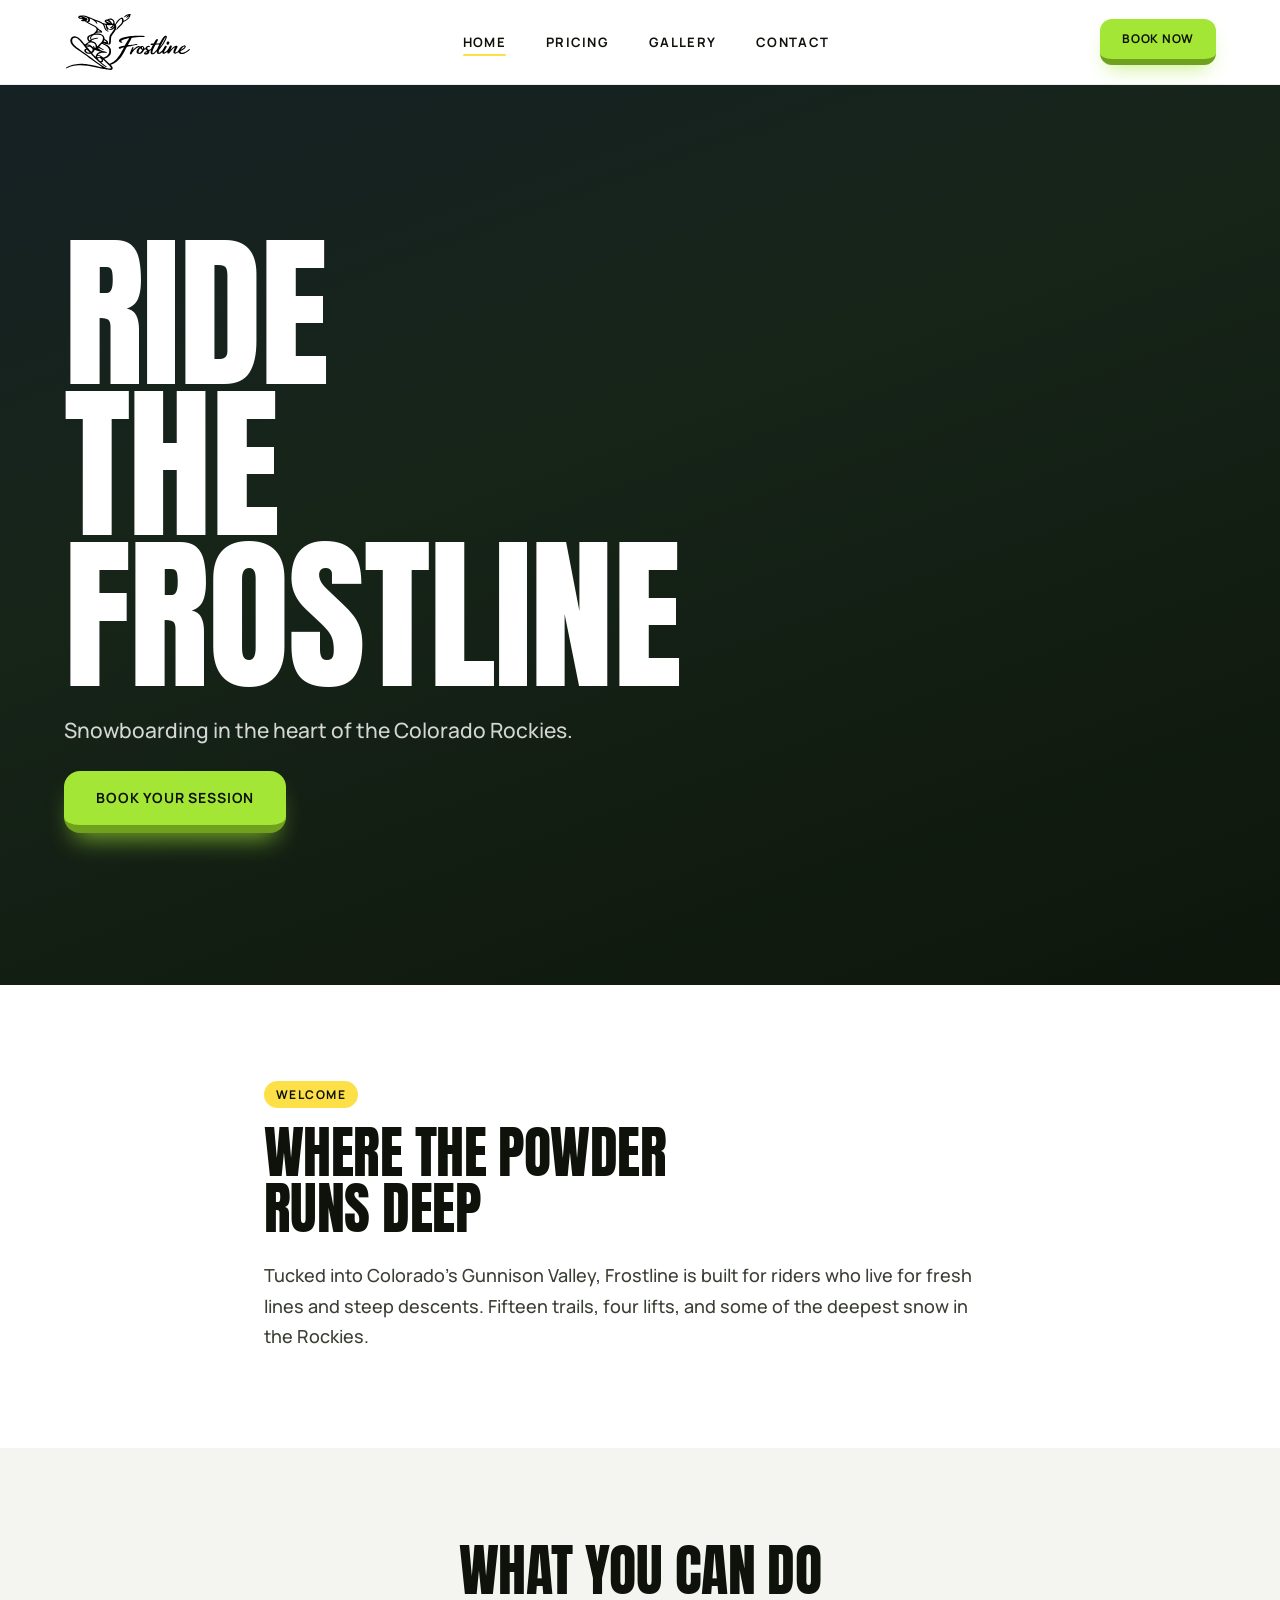
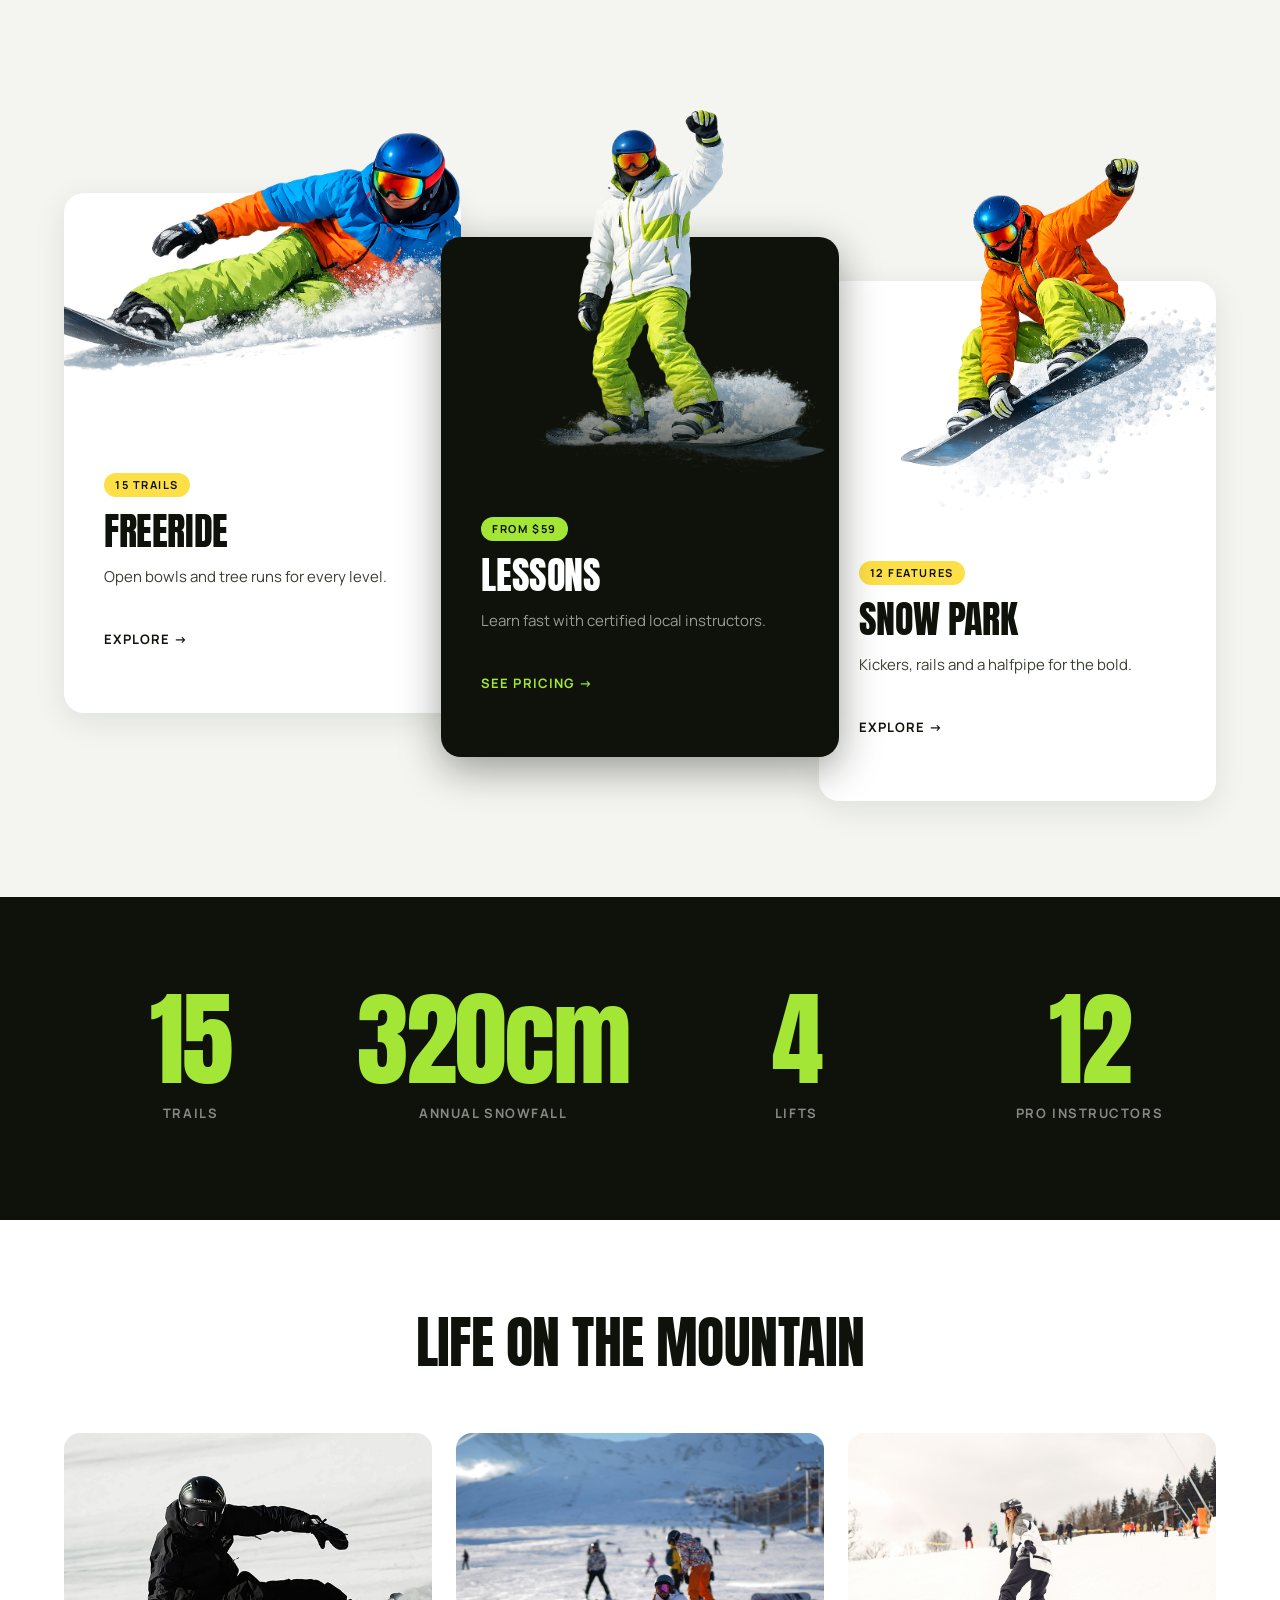
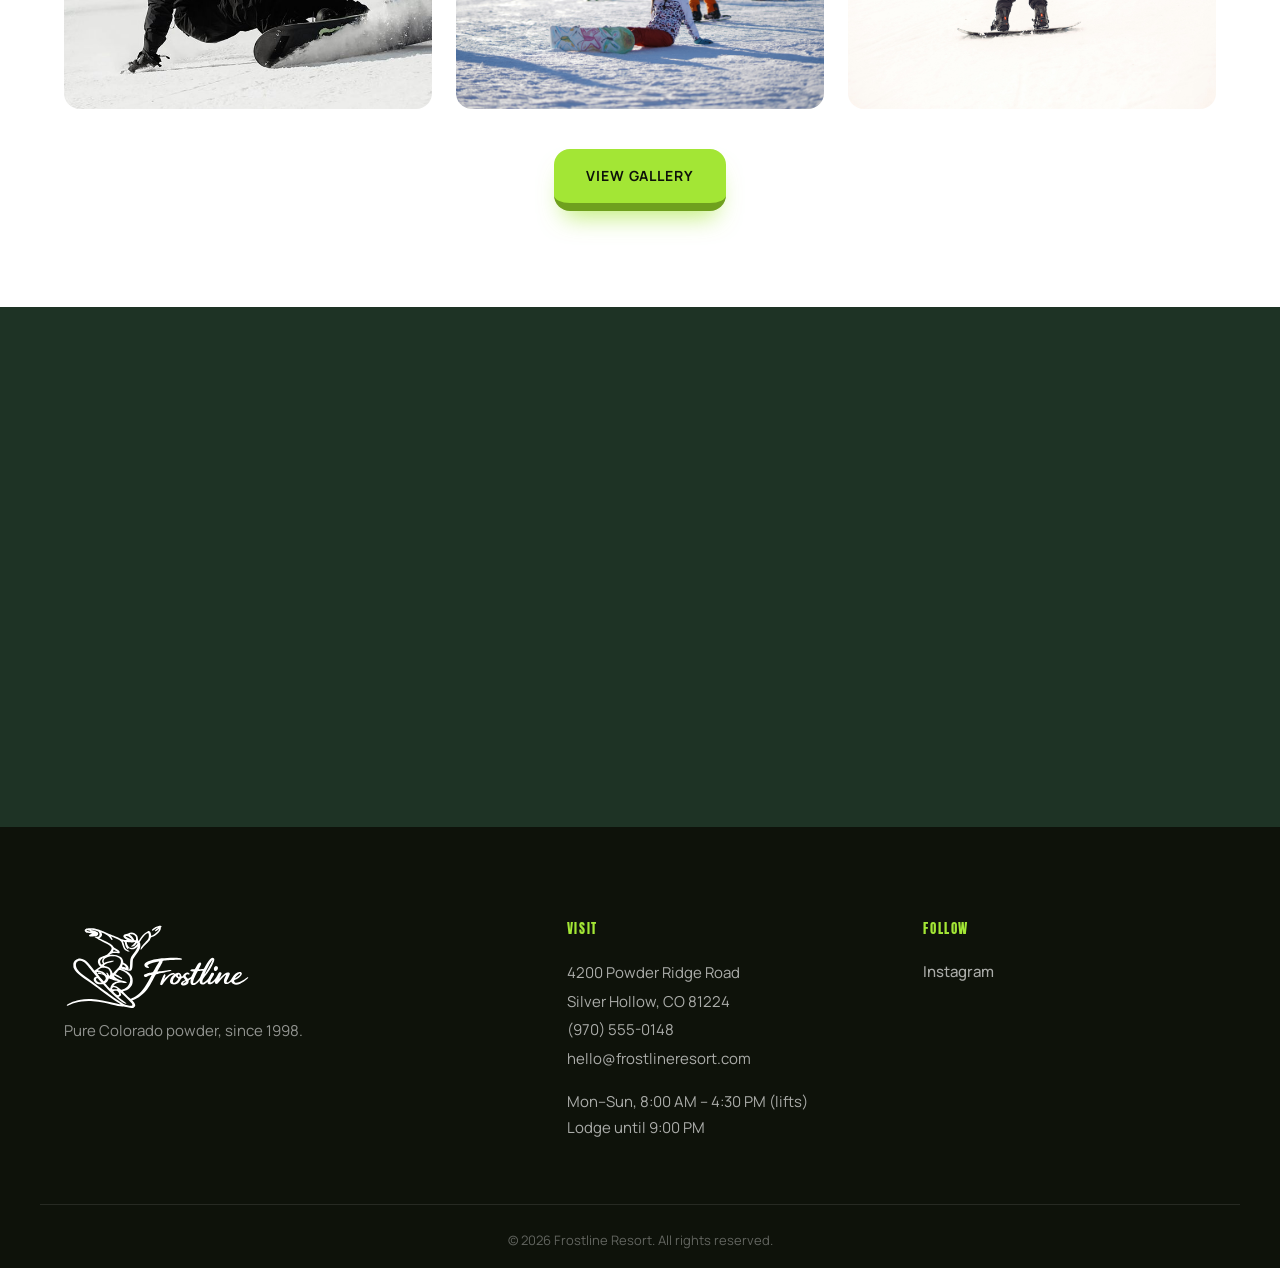
==== commit 2bb14b81: "Remove hero placeholder hint text Co-Authored-By: Claude Sonnet 4.6 <noreply@anthropic.com>" ====
--- a/index.html
+++ b/index.html
@@ -75,7 +75,7 @@
 
       <!-- Dev placeholder hint — remove once hero.mp4 is in place -->
       <p class="hero__hint" aria-hidden="true">
-        video placeholder — add assets/video/hero.mp4 to replace
+  
       </p>
 
     </section>
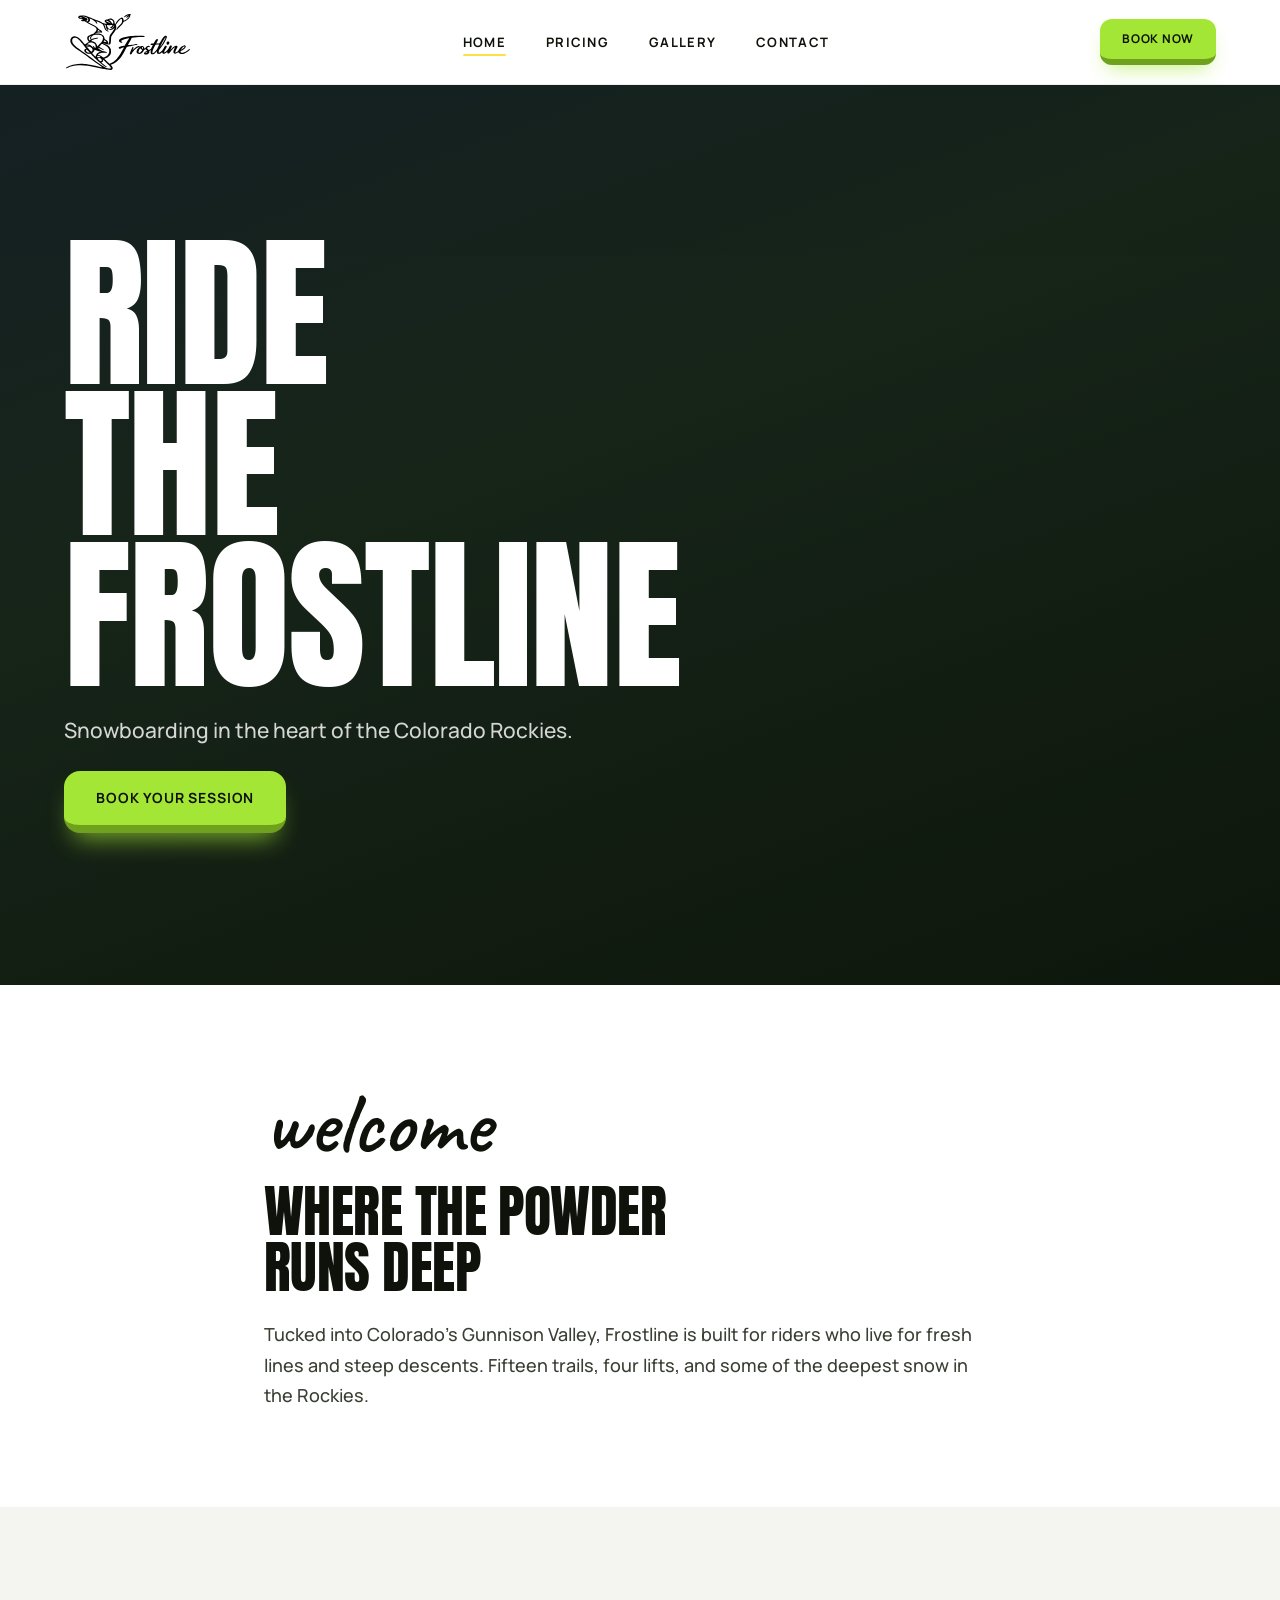
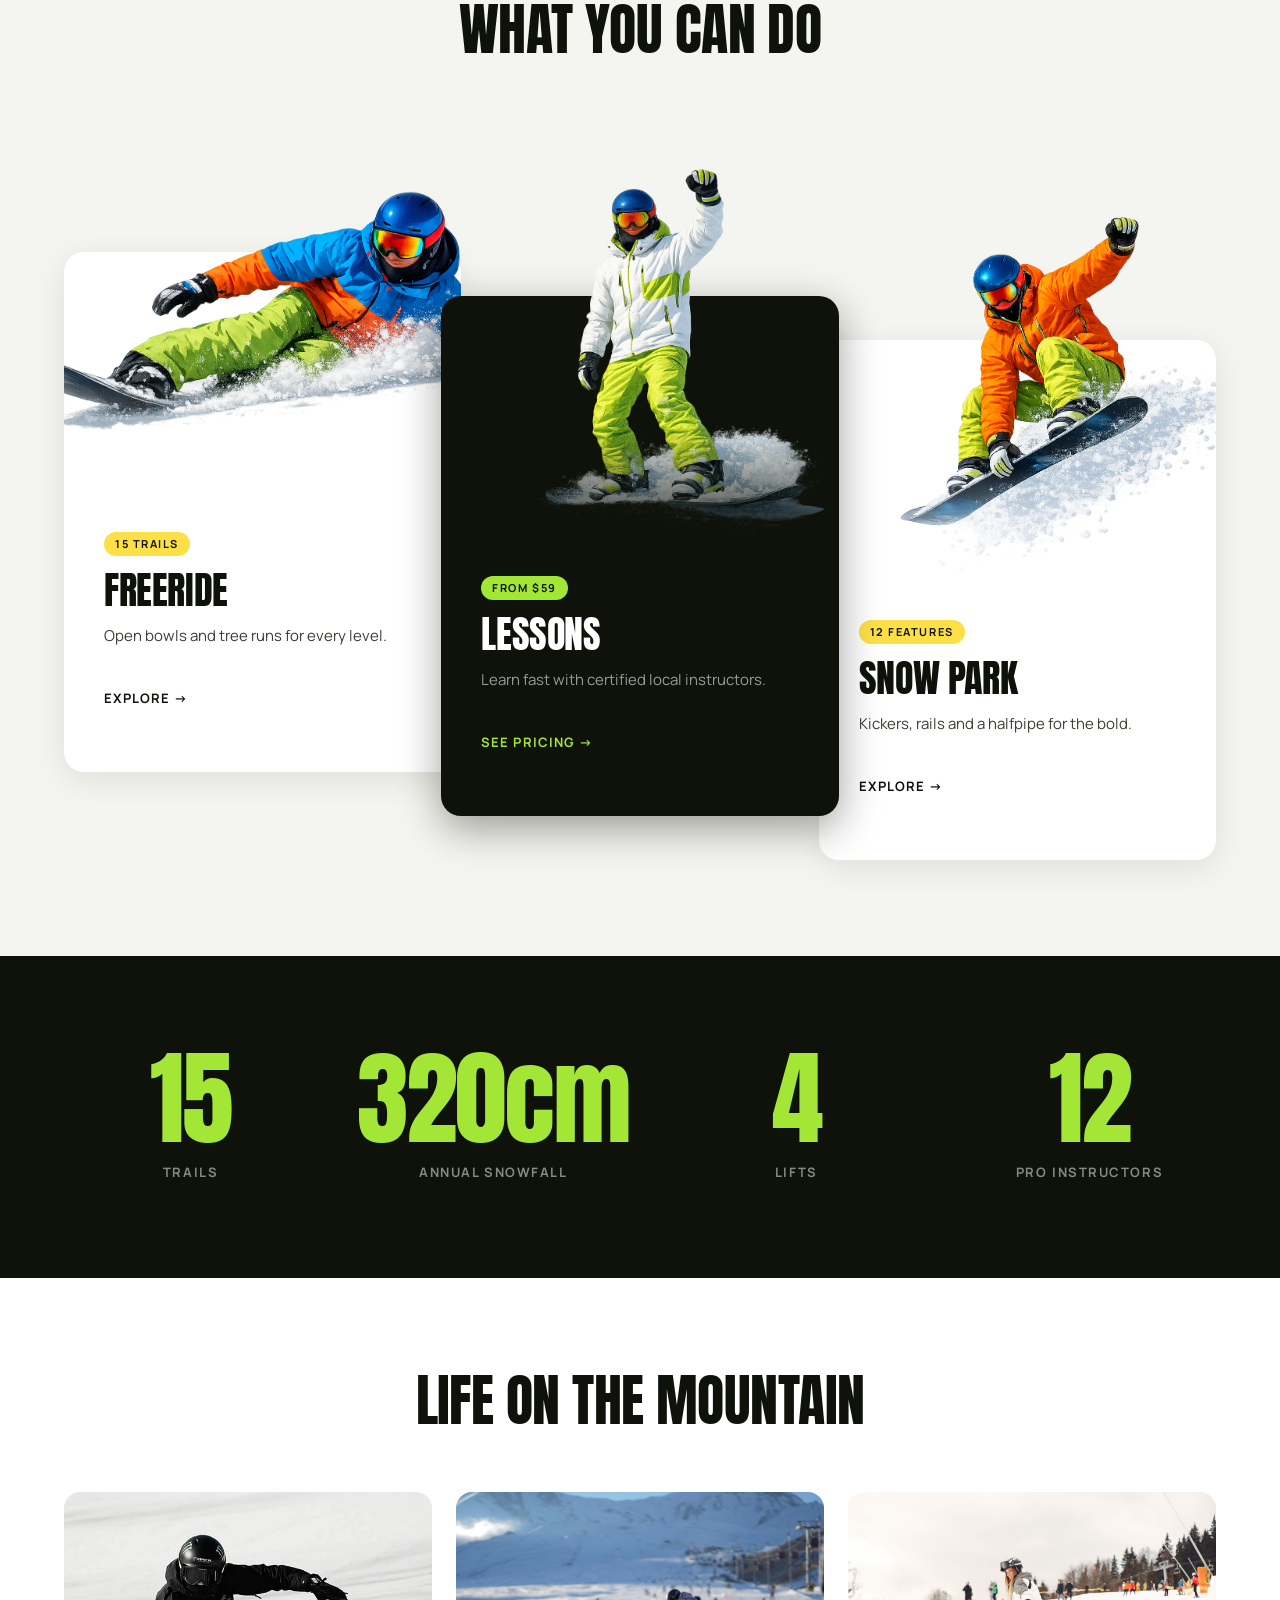
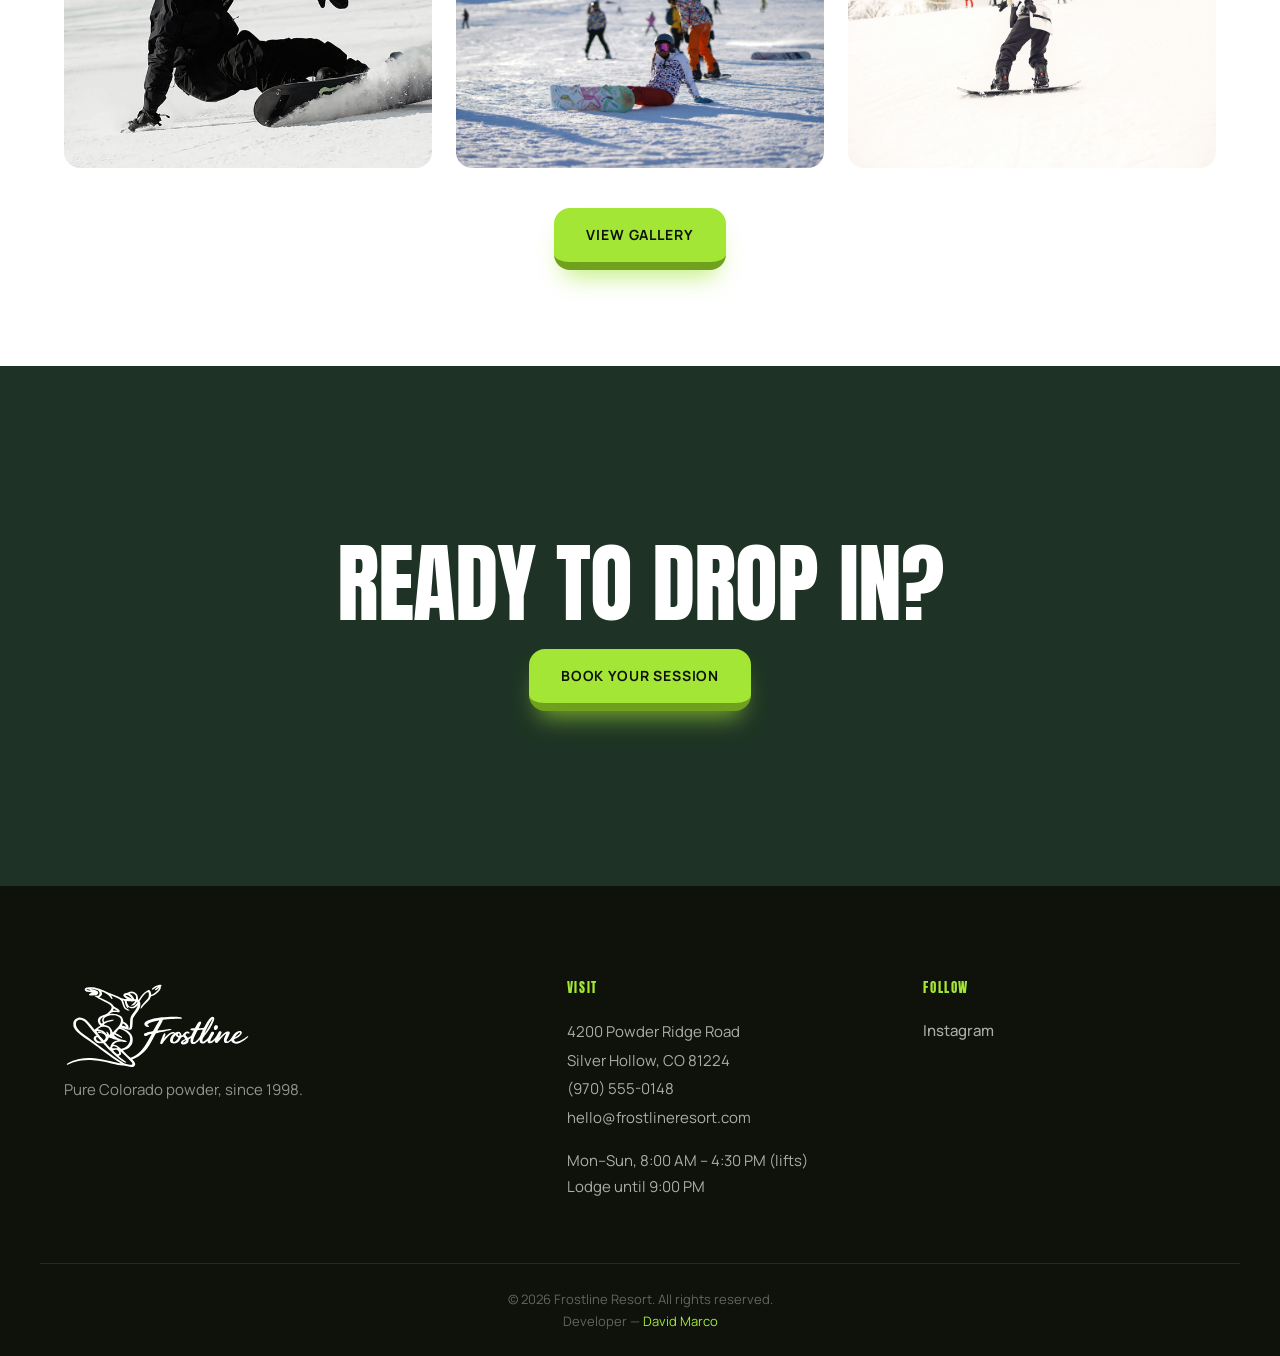
==== commit 535f955c: "Add booking validation, animated welcome, pricing interactivity, mobile polish - Booking modal: bloc" ====
--- a/index.html
+++ b/index.html
@@ -7,7 +7,7 @@
   <meta name="description" content="Snowboarding in the heart of the Colorado Rockies. Fifteen trails, four lifts, the deepest powder in the Rockies.">
   <link rel="preconnect" href="https://fonts.googleapis.com">
   <link rel="preconnect" href="https://fonts.gstatic.com" crossorigin>
-  <link href="https://fonts.googleapis.com/css2?family=Anton&family=Manrope:wght@400;500;700&display=swap" rel="stylesheet">
+  <link href="https://fonts.googleapis.com/css2?family=Anton&family=Caveat:wght@600&family=Manrope:wght@400;500;700&display=swap" rel="stylesheet">
   <link rel="stylesheet" href="css/style.css">
 </head>
 <body>
@@ -27,10 +27,10 @@
           <li><a href="gallery.html" class="nav__link">Gallery</a></li>
           <li><a href="contact.html" class="nav__link">Contact</a></li>
         </ul>
-        <a href="#" class="btn nav__cta-mobile">Book Now</a>
+        <a href="#" class="btn nav__cta-mobile js-book">Book Now</a>
       </nav>
 
-      <a href="#" class="btn btn--sm header__cta">Book Now</a>
+      <a href="#" class="btn btn--sm header__cta js-book">Book Now</a>
 
       <button class="burger" id="burger"
               aria-label="Open navigation menu"
@@ -53,8 +53,7 @@
       <!-- Video background (gradient placeholder until hero.mp4 is added) -->
       <div class="hero__media" aria-hidden="true">
         <video class="hero__video"
-               autoplay muted loop playsinline
-               poster="assets/img/hero-poster.jpg">
+               autoplay muted loop playsinline>
           <source src="assets/video/hero.mp4" type="video/mp4">
         </video>
       </div>
@@ -70,7 +69,7 @@
           <span class="hero__word">Frostline</span>
         </h1>
         <p class="hero__sub">Snowboarding in the heart of the Colorado Rockies.</p>
-        <a href="#" class="btn hero__btn">Book Your Session</a>
+        <a href="#" class="btn hero__btn js-book">Book Your Session</a>
       </div>
 
       <!-- Dev placeholder hint — remove once hero.mp4 is in place -->
@@ -84,7 +83,9 @@
     <section class="section section--white section-intro">
       <div class="container">
         <div class="intro__inner reveal">
-          <span class="label">Welcome</span>
+          <p class="intro__welcome" aria-label="welcome">
+            <span aria-hidden="true">w</span><span aria-hidden="true">e</span><span aria-hidden="true">l</span><span aria-hidden="true">c</span><span aria-hidden="true">o</span><span aria-hidden="true">m</span><span aria-hidden="true">e</span>
+          </p>
           <h2>Where the Powder<br>Runs Deep</h2>
           <p class="lead">Tucked into Colorado's Gunnison Valley, Frostline is built for riders who live for fresh lines and steep descents. Fifteen trails, four lifts, and some of the deepest snow in the Rockies.</p>
         </div>
@@ -210,7 +211,7 @@
     <section class="cta-banner" aria-label="Book your session">
       <div class="container cta-banner__content">
         <h2 class="reveal">Ready to Drop In?</h2>
-        <a href="#" class="btn reveal">Book Your Session</a>
+        <a href="#" class="btn reveal js-book">Book Your Session</a>
       </div>
     </section>
 
@@ -246,10 +247,121 @@
     </div>
     <div class="footer__bottom">
       <div class="container">
-        <p>© 2026 Frostline Resort. All rights reserved.</p>
+        <p>© 2026 Frostline Resort. All rights reserved.<br>
+          <span class="footer__dev">Developer — <a class="footer__dev-link" href="https://thedavidmarco.com" target="_blank" rel="noopener noreferrer">David Marco</a></span></p>
       </div>
     </div>
   </footer>
+
+  <!-- ── BOOKING MODAL ──────────────────────────────────────────── -->
+  <div class="booking-modal" id="booking-modal"
+       role="dialog" aria-modal="true" aria-labelledby="booking-modal-title">
+    <div class="booking-backdrop" id="booking-backdrop"></div>
+    <div class="booking-sheet">
+
+      <button class="booking-close" id="booking-close" aria-label="Close booking form">
+        <svg width="18" height="18" viewBox="0 0 18 18" fill="none" stroke="currentColor"
+             stroke-width="2.5" stroke-linecap="round" aria-hidden="true">
+          <line x1="14" y1="4" x2="4" y2="14"/>
+          <line x1="4" y1="4" x2="14" y2="14"/>
+        </svg>
+      </button>
+
+      <div class="booking-header">
+        <span class="label">Reserve Your Spot</span>
+        <h2 class="booking-title" id="booking-modal-title">Book Your Session</h2>
+      </div>
+
+      <form class="booking-form" id="booking-form" novalidate>
+
+        <div class="booking-row">
+          <div class="booking-field">
+            <label for="bk-first">First Name</label>
+            <input type="text" id="bk-first" name="first_name" placeholder="John"
+                   autocomplete="given-name" required>
+          </div>
+          <div class="booking-field">
+            <label for="bk-last">Last Name <span class="booking-label--optional">optional</span></label>
+            <input type="text" id="bk-last" name="last_name" placeholder="Doe"
+                   autocomplete="family-name">
+          </div>
+        </div>
+
+        <div class="booking-row">
+          <div class="booking-field">
+            <label for="bk-date">Date</label>
+            <input type="date" id="bk-date" name="date" required>
+          </div>
+          <div class="booking-field">
+            <label for="bk-time">Time</label>
+            <select id="bk-time" name="time" required>
+              <option value="">Select time…</option>
+              <option value="08:00">08:00 AM</option>
+              <option value="09:00">09:00 AM</option>
+              <option value="10:00">10:00 AM</option>
+              <option value="11:00">11:00 AM</option>
+              <option value="12:00">12:00 PM</option>
+              <option value="13:00">01:00 PM</option>
+              <option value="14:00">02:00 PM</option>
+              <option value="15:00">03:00 PM</option>
+            </select>
+          </div>
+        </div>
+
+        <div class="booking-field">
+          <span class="booking-field__label" id="bk-people-label">Number of People</span>
+          <div class="booking-counter" role="group" aria-labelledby="bk-people-label">
+            <button type="button" class="booking-counter__btn" id="bk-decrement"
+                    aria-label="Fewer people">−</button>
+            <span class="booking-counter__value" id="bk-people-val" aria-live="polite">1</span>
+            <input type="hidden" name="people" id="bk-people" value="1">
+            <button type="button" class="booking-counter__btn" id="bk-increment"
+                    aria-label="More people">+</button>
+          </div>
+        </div>
+
+        <div class="booking-checks">
+          <label class="booking-check">
+            <input type="checkbox" name="instructor" id="bk-instructor">
+            <span class="booking-check__box" aria-hidden="true">
+              <svg viewBox="0 0 16 16" fill="none" stroke="currentColor" stroke-width="2.5"
+                   stroke-linecap="round" stroke-linejoin="round" aria-hidden="true">
+                <polyline points="2,8 6,13 14,3"/>
+              </svg>
+            </span>
+            <span class="booking-check__text">I need an instructor</span>
+          </label>
+          <label class="booking-check">
+            <input type="checkbox" name="equipment" id="bk-equipment">
+            <span class="booking-check__box" aria-hidden="true">
+              <svg viewBox="0 0 16 16" fill="none" stroke="currentColor" stroke-width="2.5"
+                   stroke-linecap="round" stroke-linejoin="round" aria-hidden="true">
+                <polyline points="2,8 6,13 14,3"/>
+              </svg>
+            </span>
+            <span class="booking-check__text">Rent equipment</span>
+          </label>
+        </div>
+
+        <button type="submit" class="btn booking-submit">Confirm Booking</button>
+
+      </form>
+
+      <div class="booking-success" id="booking-success"
+           role="status" aria-live="polite" hidden>
+        <div class="booking-success__icon" aria-hidden="true">
+          <svg viewBox="0 0 48 48" fill="none" stroke="currentColor" stroke-width="3"
+               stroke-linecap="round" stroke-linejoin="round">
+            <circle cx="24" cy="24" r="21"/>
+            <polyline points="12,24 20,33 36,15"/>
+          </svg>
+        </div>
+        <h3 class="booking-success__title">Booking Received!</h3>
+        <p class="booking-success__msg">We'll be in touch shortly to confirm your session.</p>
+      </div>
+
+    </div>
+  </div>
 
   <script src="js/script.js"></script>
 </body>
--- a/css/style.css
+++ b/css/style.css
@@ -91,6 +91,7 @@
   color: var(--ink);
   background-color: var(--white);
   -webkit-font-smoothing: antialiased;
+  overflow-x: hidden;
 }
 
 
@@ -653,6 +654,24 @@
   text-align: center;
 }
 
+.footer__dev {
+  color: rgba(255, 255, 255, 0.35);
+}
+
+.footer__dev-link {
+  color: var(--lime);
+  text-decoration: underline;
+  text-decoration-color: transparent;
+  transition: color var(--transition), text-decoration-color var(--transition);
+}
+
+.footer__dev-link:hover,
+.footer__dev-link:focus-visible {
+  color: #c5f558;
+  text-decoration-color: currentColor;
+  outline: none;
+}
+
 @media (max-width: 900px) {
   .footer__inner {
     grid-template-columns: 1fr 1fr;
@@ -921,6 +940,10 @@
 .cta-banner__content h2 {
   color: var(--white);
   font-size: clamp(2.75rem, 8vw, 5.5rem);
+}
+
+@media (max-width: 600px) {
+  .cta-banner { min-height: 340px; }
 }
 
 
@@ -1627,3 +1650,717 @@
     transition: none !important;
   }
 }
+
+
+/* ── 26. Booking Modal ─────────────────────────────────────── */
+
+.booking-modal {
+  position: fixed;
+  inset: 0;
+  z-index: 3000;
+  display: flex;
+  align-items: center;
+  justify-content: center;
+  padding: var(--space-m);
+  opacity: 0;
+  visibility: hidden;
+  transition: opacity 0.3s ease, visibility 0.3s ease;
+}
+
+.booking-modal.open {
+  opacity: 1;
+  visibility: visible;
+}
+
+.booking-backdrop {
+  position: absolute;
+  inset: 0;
+  background: rgba(14, 18, 10, 0.72);
+  backdrop-filter: blur(4px);
+  -webkit-backdrop-filter: blur(4px);
+}
+
+.booking-sheet {
+  position: relative;
+  z-index: 1;
+  background: #fff;
+  border-radius: 24px;
+  width: 100%;
+  max-width: 560px;
+  max-height: 90vh;
+  overflow-y: auto;
+  padding: var(--space-l);
+  transform: scale(0.94) translateY(24px);
+  transition: transform 0.36s cubic-bezier(0.34, 1.56, 0.64, 1);
+  scrollbar-width: thin;
+  scrollbar-color: var(--lime) #f4f5f0;
+}
+
+.booking-modal.open .booking-sheet {
+  transform: scale(1) translateY(0);
+}
+
+.booking-sheet p {
+  max-width: none;
+}
+
+.booking-close {
+  position: absolute;
+  top: var(--space-m);
+  right: var(--space-m);
+  width: 44px;
+  height: 44px;
+  border-radius: 50%;
+  background: var(--gray-bg);
+  color: var(--ink);
+  display: flex;
+  align-items: center;
+  justify-content: center;
+  transition: background var(--transition), transform var(--transition);
+  flex-shrink: 0;
+}
+
+.booking-close:hover,
+.booking-close:focus-visible {
+  background: var(--lime);
+  outline: none;
+}
+
+.booking-close:active {
+  transform: scale(0.88);
+}
+
+.booking-close svg {
+  transition: transform 0.2s ease;
+}
+
+.booking-close:hover svg {
+  transform: rotate(90deg);
+}
+
+.booking-header {
+  margin-bottom: var(--space-m);
+  padding-right: 60px;
+}
+
+.booking-title {
+  font-size: clamp(2rem, 5vw, 2.75rem);
+  line-height: 1;
+}
+
+.booking-form {
+  display: flex;
+  flex-direction: column;
+  gap: var(--space-m);
+}
+
+.booking-form[hidden] { display: none; }
+
+.booking-row {
+  display: grid;
+  grid-template-columns: 1fr 1fr;
+  gap: var(--space-s);
+}
+
+.booking-field {
+  display: flex;
+  flex-direction: column;
+  gap: 6px;
+}
+
+.booking-field label,
+.booking-field__label {
+  font-family: var(--font-body);
+  font-size: 0.8rem;
+  font-weight: 700;
+  text-transform: uppercase;
+  letter-spacing: 0.08em;
+  color: var(--ink-soft);
+  line-height: 1;
+}
+
+.booking-field input,
+.booking-field select {
+  font-family: var(--font-body);
+  font-size: 1rem;
+  font-weight: 500;
+  color: var(--ink);
+  background: #fff;
+  border: 2px solid #d4d8cc;
+  border-radius: 12px;
+  padding: 0 16px;
+  height: 48px;
+  outline: none;
+  width: 100%;
+  transition: border-color 0.2s ease, box-shadow 0.2s ease;
+  -webkit-appearance: none;
+  appearance: none;
+}
+
+.booking-field input::placeholder {
+  color: #b0bba5;
+}
+
+.booking-field select {
+  background-image: url("data:image/svg+xml,%3Csvg xmlns='http://www.w3.org/2000/svg' viewBox='0 0 24 24' fill='none' stroke='%233A3F33' stroke-width='2.5' stroke-linecap='round' stroke-linejoin='round'%3E%3Cpolyline points='6 9 12 15 18 9'/%3E%3C/svg%3E");
+  background-repeat: no-repeat;
+  background-position: right 14px center;
+  background-size: 16px 16px;
+  padding-right: 40px;
+  cursor: pointer;
+}
+
+.booking-field input:focus,
+.booking-field select:focus {
+  border-color: var(--lime);
+  box-shadow: 0 0 0 3px rgba(163, 230, 53, 0.22);
+}
+
+.booking-counter {
+  display: flex;
+  align-items: stretch;
+  border: 2px solid #d4d8cc;
+  border-radius: 12px;
+  overflow: hidden;
+  height: 48px;
+  transition: border-color 0.2s ease, box-shadow 0.2s ease;
+}
+
+.booking-counter:focus-within {
+  border-color: var(--lime);
+  box-shadow: 0 0 0 3px rgba(163, 230, 53, 0.22);
+}
+
+.booking-counter__btn {
+  width: 48px;
+  font-size: 1.375rem;
+  line-height: 1;
+  font-weight: 700;
+  color: var(--ink);
+  background: var(--gray-bg);
+  cursor: pointer;
+  display: flex;
+  align-items: center;
+  justify-content: center;
+  flex-shrink: 0;
+  border: none;
+  font-family: var(--font-body);
+  transition: background var(--transition);
+}
+
+.booking-counter__btn:hover {
+  background: var(--lime);
+}
+
+.booking-counter__btn:active {
+  opacity: 0.75;
+}
+
+.booking-counter__value {
+  flex: 1;
+  text-align: center;
+  font-family: var(--font-body);
+  font-size: 1.125rem;
+  font-weight: 700;
+  color: var(--ink);
+  display: flex;
+  align-items: center;
+  justify-content: center;
+  user-select: none;
+}
+
+.booking-checks {
+  display: flex;
+  flex-direction: column;
+  gap: 14px;
+}
+
+.booking-check {
+  display: flex;
+  align-items: center;
+  gap: 14px;
+  cursor: pointer;
+  user-select: none;
+}
+
+.booking-check input[type="checkbox"] {
+  position: absolute;
+  opacity: 0;
+  width: 0;
+  height: 0;
+  pointer-events: none;
+}
+
+.booking-check__box {
+  width: 28px;
+  height: 28px;
+  border-radius: 8px;
+  border: 2px solid #d4d8cc;
+  background: #fff;
+  flex-shrink: 0;
+  display: flex;
+  align-items: center;
+  justify-content: center;
+  transition: background 0.18s ease, border-color 0.18s ease,
+              transform 0.18s cubic-bezier(0.34, 1.56, 0.64, 1);
+}
+
+.booking-check__box svg {
+  width: 14px;
+  height: 14px;
+  color: var(--ink);
+  opacity: 0;
+  transform: scale(0.4);
+  transition: opacity 0.15s ease,
+              transform 0.22s cubic-bezier(0.34, 1.56, 0.64, 1);
+}
+
+.booking-check input:checked + .booking-check__box {
+  background: var(--lime);
+  border-color: var(--lime);
+  transform: scale(1.1);
+}
+
+.booking-check input:checked + .booking-check__box svg {
+  opacity: 1;
+  transform: scale(1);
+}
+
+.booking-check:hover .booking-check__box {
+  border-color: var(--lime);
+}
+
+.booking-check input:focus-visible + .booking-check__box {
+  outline: 3px solid var(--lime);
+  outline-offset: 2px;
+}
+
+.booking-check__text {
+  font-family: var(--font-body);
+  font-size: 1rem;
+  font-weight: 500;
+  color: var(--ink);
+}
+
+.booking-submit {
+  display: flex;
+  width: 100%;
+  justify-content: center;
+}
+
+.booking-success {
+  display: flex;
+  flex-direction: column;
+  align-items: center;
+  text-align: center;
+  padding: var(--space-xl) 0 var(--space-l);
+  gap: var(--space-m);
+}
+
+.booking-success[hidden] { display: none; }
+
+.booking-success__icon {
+  width: 80px;
+  height: 80px;
+  color: var(--lime);
+  animation: bk-pop 0.45s cubic-bezier(0.34, 1.56, 0.64, 1) both;
+}
+
+.booking-success__title {
+  font-size: clamp(1.75rem, 5vw, 2.5rem);
+}
+
+.booking-success__msg {
+  font-size: 1rem;
+  line-height: 1.7;
+  color: var(--ink-soft);
+}
+
+@keyframes bk-pop {
+  from { transform: scale(0.2) rotate(-20deg); opacity: 0; }
+  to   { transform: scale(1)   rotate(0deg);   opacity: 1; }
+}
+
+@media (max-width: 600px) {
+  .booking-modal {
+    align-items: flex-end;
+    padding: 0;
+  }
+
+  .booking-sheet {
+    max-width: 100%;
+    border-radius: 24px 24px 0 0;
+    max-height: 92vh;
+    padding: var(--space-m) var(--space-m)
+             calc(var(--space-m) + env(safe-area-inset-bottom, 0px));
+    transform: translateY(100%);
+    transition: transform 0.36s cubic-bezier(0.4, 0, 0.2, 1);
+  }
+
+  .booking-modal.open .booking-sheet {
+    transform: translateY(0);
+  }
+
+  .booking-row {
+    grid-template-columns: 1fr;
+  }
+}
+
+@media (prefers-reduced-motion: reduce) {
+  .booking-modal,
+  .booking-sheet          { transition: none; }
+  .booking-success__icon  { animation: none; }
+  .booking-check__box,
+  .booking-check__box svg { transition: none; }
+  .booking-close svg      { transition: none; }
+}
+
+
+/* ── 27. Pricing Cards — Interactivity ─────────────────────── */
+
+.price-card {
+  cursor: pointer;
+  transition: transform 0.28s cubic-bezier(0.22, 1, 0.36, 1),
+              box-shadow 0.28s cubic-bezier(0.22, 1, 0.36, 1);
+}
+
+.price-card:hover {
+  transform: translateY(-10px);
+  box-shadow: 0 24px 48px rgba(14, 18, 10, 0.16),
+              0 0 0 2px rgba(163, 230, 53, 0.55);
+}
+
+.price-card--popular:hover {
+  box-shadow: 0 24px 48px rgba(163, 230, 53, 0.24),
+              0 0 0 2px var(--lime);
+}
+
+.price-card:focus-visible {
+  outline: 3px solid var(--lime);
+  outline-offset: 4px;
+}
+
+.price-card:active {
+  transform: translateY(-5px);
+  transition-duration: 0.1s;
+}
+
+.price-card__cta {
+  display: block;
+  font-family: var(--font-body);
+  font-weight: 700;
+  font-size: 0.75rem;
+  letter-spacing: 0.08em;
+  text-transform: uppercase;
+  color: var(--lime-deep);
+  margin-top: auto;
+  transition: color 0.2s ease;
+}
+
+.price-card__cta span {
+  display: inline-block;
+  transition: transform 0.22s ease;
+}
+
+.price-card:hover .price-card__cta { color: #5a8418; }
+.price-card:hover .price-card__cta span { transform: translateX(5px); }
+
+@media (max-width: 600px) {
+  .price-card {
+    padding: var(--space-m);
+  }
+}
+
+@media (prefers-reduced-motion: reduce) {
+  .price-card:hover         { transform: none; }
+  .price-card__cta span     { transition: none; }
+}
+
+
+/* ── 28. Plan Detail Modal ─────────────────────────────────── */
+
+.plan-modal {
+  position: fixed;
+  inset: 0;
+  z-index: 3000;
+  display: flex;
+  align-items: center;
+  justify-content: center;
+  padding: var(--space-m);
+  opacity: 0;
+  visibility: hidden;
+  transition: opacity 0.3s ease, visibility 0.3s ease;
+}
+
+.plan-modal.open {
+  opacity: 1;
+  visibility: visible;
+}
+
+.plan-backdrop {
+  position: absolute;
+  inset: 0;
+  background: rgba(14, 18, 10, 0.72);
+  backdrop-filter: blur(4px);
+  -webkit-backdrop-filter: blur(4px);
+}
+
+.plan-sheet {
+  position: relative;
+  z-index: 1;
+  background: #fff;
+  border-radius: 24px;
+  width: 100%;
+  max-width: 480px;
+  max-height: 90vh;
+  overflow-y: auto;
+  padding: var(--space-l);
+  transform: scale(0.94) translateY(24px);
+  transition: transform 0.36s cubic-bezier(0.34, 1.56, 0.64, 1);
+  scrollbar-width: thin;
+  scrollbar-color: var(--lime) #f4f5f0;
+}
+
+.plan-modal.open .plan-sheet {
+  transform: scale(1) translateY(0);
+}
+
+.plan-sheet p { max-width: none; }
+
+.plan-close {
+  position: absolute;
+  top: var(--space-m);
+  right: var(--space-m);
+  width: 44px;
+  height: 44px;
+  border-radius: 50%;
+  background: var(--gray-bg);
+  color: var(--ink);
+  display: flex;
+  align-items: center;
+  justify-content: center;
+  transition: background var(--transition), transform var(--transition);
+  cursor: pointer;
+}
+
+.plan-close:hover,
+.plan-close:focus-visible {
+  background: var(--lime);
+  outline: none;
+}
+
+.plan-close:active  { transform: scale(0.88); }
+.plan-close svg     { transition: transform 0.2s ease; }
+.plan-close:hover svg { transform: rotate(90deg); }
+
+.plan-hero {
+  padding-right: 60px;
+  margin-bottom: var(--space-m);
+}
+
+.plan-title {
+  font-size: clamp(1.75rem, 5vw, 2.5rem);
+  line-height: 1;
+  margin-top: 6px;
+}
+
+.plan-price-row {
+  display: flex;
+  align-items: baseline;
+  gap: 8px;
+  margin-top: 10px;
+}
+
+.plan-price__amount {
+  font-family: var(--font-heading);
+  font-size: clamp(2.25rem, 6vw, 3.25rem);
+  color: var(--ink);
+  line-height: 1;
+  letter-spacing: -0.02em;
+}
+
+.plan-price__period {
+  font-family: var(--font-body);
+  font-weight: 500;
+  font-size: 1rem;
+  color: var(--ink-soft);
+}
+
+hr.plan-divider {
+  border: 0;
+  height: 1px;
+  background: #e8ead3;
+  margin: var(--space-m) 0;
+}
+
+.plan-desc {
+  font-size: 1rem;
+  line-height: 1.7;
+  color: var(--ink-soft);
+  margin-bottom: var(--space-m);
+}
+
+.plan-section { margin-bottom: var(--space-m); }
+
+.plan-section__label {
+  font-family: var(--font-body);
+  font-size: 0.8rem;
+  font-weight: 700;
+  text-transform: uppercase;
+  letter-spacing: 0.08em;
+  color: var(--ink-soft);
+  margin-bottom: 12px;
+  line-height: 1;
+}
+
+.plan-list {
+  display: flex;
+  flex-direction: column;
+  gap: 10px;
+}
+
+.plan-list__item {
+  display: flex;
+  align-items: flex-start;
+  gap: 10px;
+  font-family: var(--font-body);
+  font-size: 0.9375rem;
+  font-weight: 500;
+  color: var(--ink);
+  line-height: 1.4;
+}
+
+.plan-check {
+  width: 18px;
+  height: 18px;
+  color: var(--lime-deep);
+  flex-shrink: 0;
+  margin-top: 1px;
+}
+
+.plan-meta {
+  background: var(--gray-bg);
+  border-radius: 12px;
+  padding: var(--space-s) var(--space-m);
+  margin-bottom: var(--space-m);
+  display: flex;
+  flex-direction: column;
+  gap: 4px;
+}
+
+.plan-meta__row {
+  font-family: var(--font-body);
+  font-size: 0.9375rem;
+  color: var(--ink-soft);
+  line-height: 1.55;
+}
+
+.plan-meta__label {
+  font-weight: 700;
+  color: var(--ink);
+}
+
+.plan-book {
+  display: flex;
+  width: 100%;
+  justify-content: center;
+}
+
+@media (max-width: 600px) {
+  .plan-modal {
+    align-items: flex-end;
+    padding: 0;
+  }
+
+  .plan-sheet {
+    max-width: 100%;
+    border-radius: 24px 24px 0 0;
+    max-height: 92vh;
+    padding: var(--space-m) var(--space-m)
+             calc(var(--space-m) + env(safe-area-inset-bottom, 0px));
+    transform: translateY(100%);
+    transition: transform 0.36s cubic-bezier(0.4, 0, 0.2, 1);
+  }
+
+  .plan-modal.open .plan-sheet { transform: translateY(0); }
+}
+
+@media (prefers-reduced-motion: reduce) {
+  .plan-modal,
+  .plan-sheet     { transition: none; }
+  .plan-close svg { transition: none; }
+}
+
+
+/* ── 29. Booking Form — Validation Errors ─────────────────── */
+
+.booking-field--error input,
+.booking-field--error select {
+  border-color: #e05252 !important;
+  box-shadow: 0 0 0 3px rgba(224, 82, 82, 0.14) !important;
+}
+
+.booking-field__error {
+  display: block;
+  font-family: var(--font-body);
+  font-size: 0.78rem;
+  font-weight: 500;
+  color: #e05252;
+  margin-top: 5px;
+  line-height: 1.3;
+}
+
+.booking-label--optional {
+  display: inline-block;
+  font-size: 0.68rem;
+  font-weight: 400;
+  color: var(--ink-soft);
+  margin-left: 4px;
+  opacity: 0.65;
+  vertical-align: middle;
+  line-height: 1;
+}
+
+
+/* ── 30. Animated Welcome — Intro Section ──────────────────── */
+
+.intro__welcome {
+  font-family: 'Caveat', cursive;
+  font-weight: 600;
+  font-size: clamp(46px, 9vw, 86px);
+  color: var(--ink);
+  line-height: 1;
+  margin: 0 0 var(--space-s);
+  max-width: none;
+}
+
+.intro__welcome span {
+  display: inline-block;
+  opacity: 0;
+  transform: translateY(14px);
+}
+
+.intro__welcome.visible span {
+  animation: letter-rise 0.48s cubic-bezier(0.22, 1, 0.36, 1) forwards;
+}
+
+.intro__welcome.visible span:nth-child(1) { animation-delay:   0ms; }
+.intro__welcome.visible span:nth-child(2) { animation-delay: 100ms; }
+.intro__welcome.visible span:nth-child(3) { animation-delay: 200ms; }
+.intro__welcome.visible span:nth-child(4) { animation-delay: 300ms; }
+.intro__welcome.visible span:nth-child(5) { animation-delay: 400ms; }
+.intro__welcome.visible span:nth-child(6) { animation-delay: 500ms; }
+.intro__welcome.visible span:nth-child(7) { animation-delay: 600ms; }
+
+@keyframes letter-rise {
+  from { opacity: 0; transform: translateY(14px); }
+  to   { opacity: 1; transform: translateY(0); }
+}
+
+@media (prefers-reduced-motion: reduce) {
+  .intro__welcome span {
+    opacity: 1;
+    transform: none;
+    animation: none !important;
+  }
+}
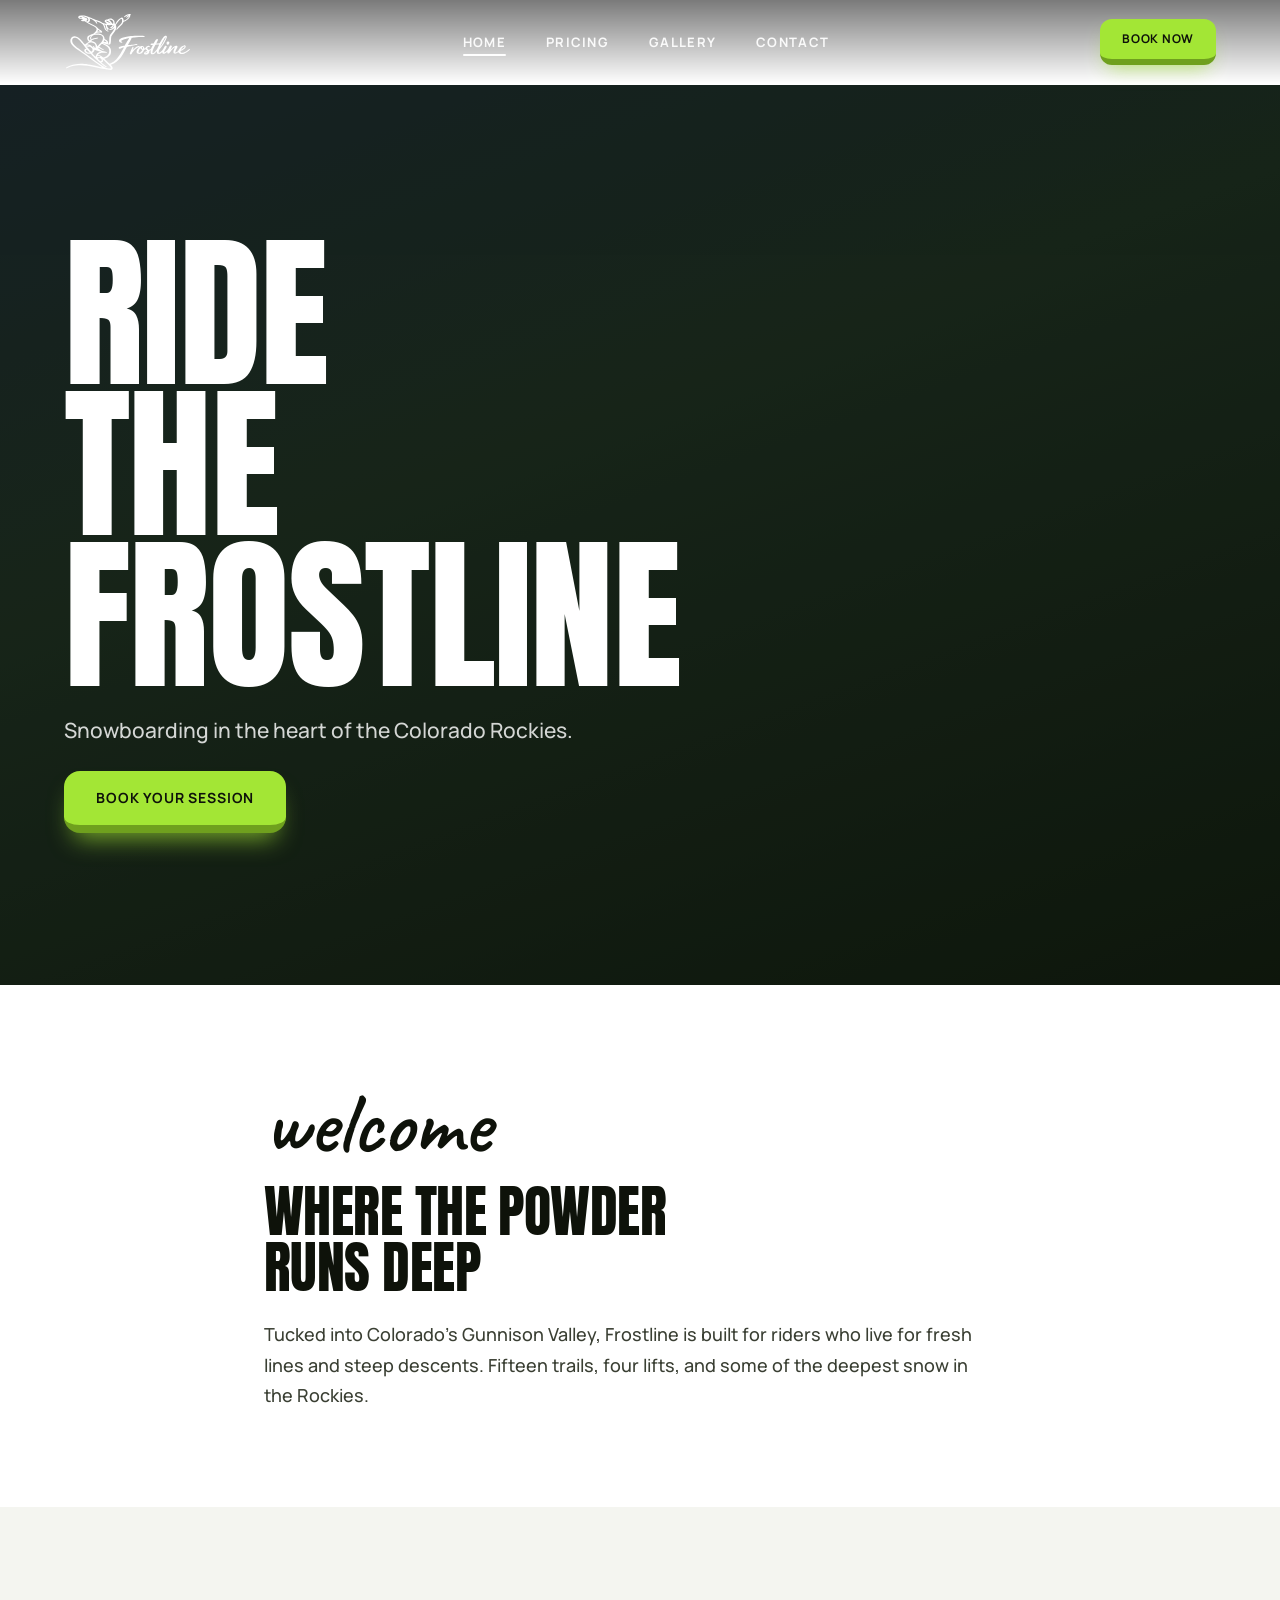
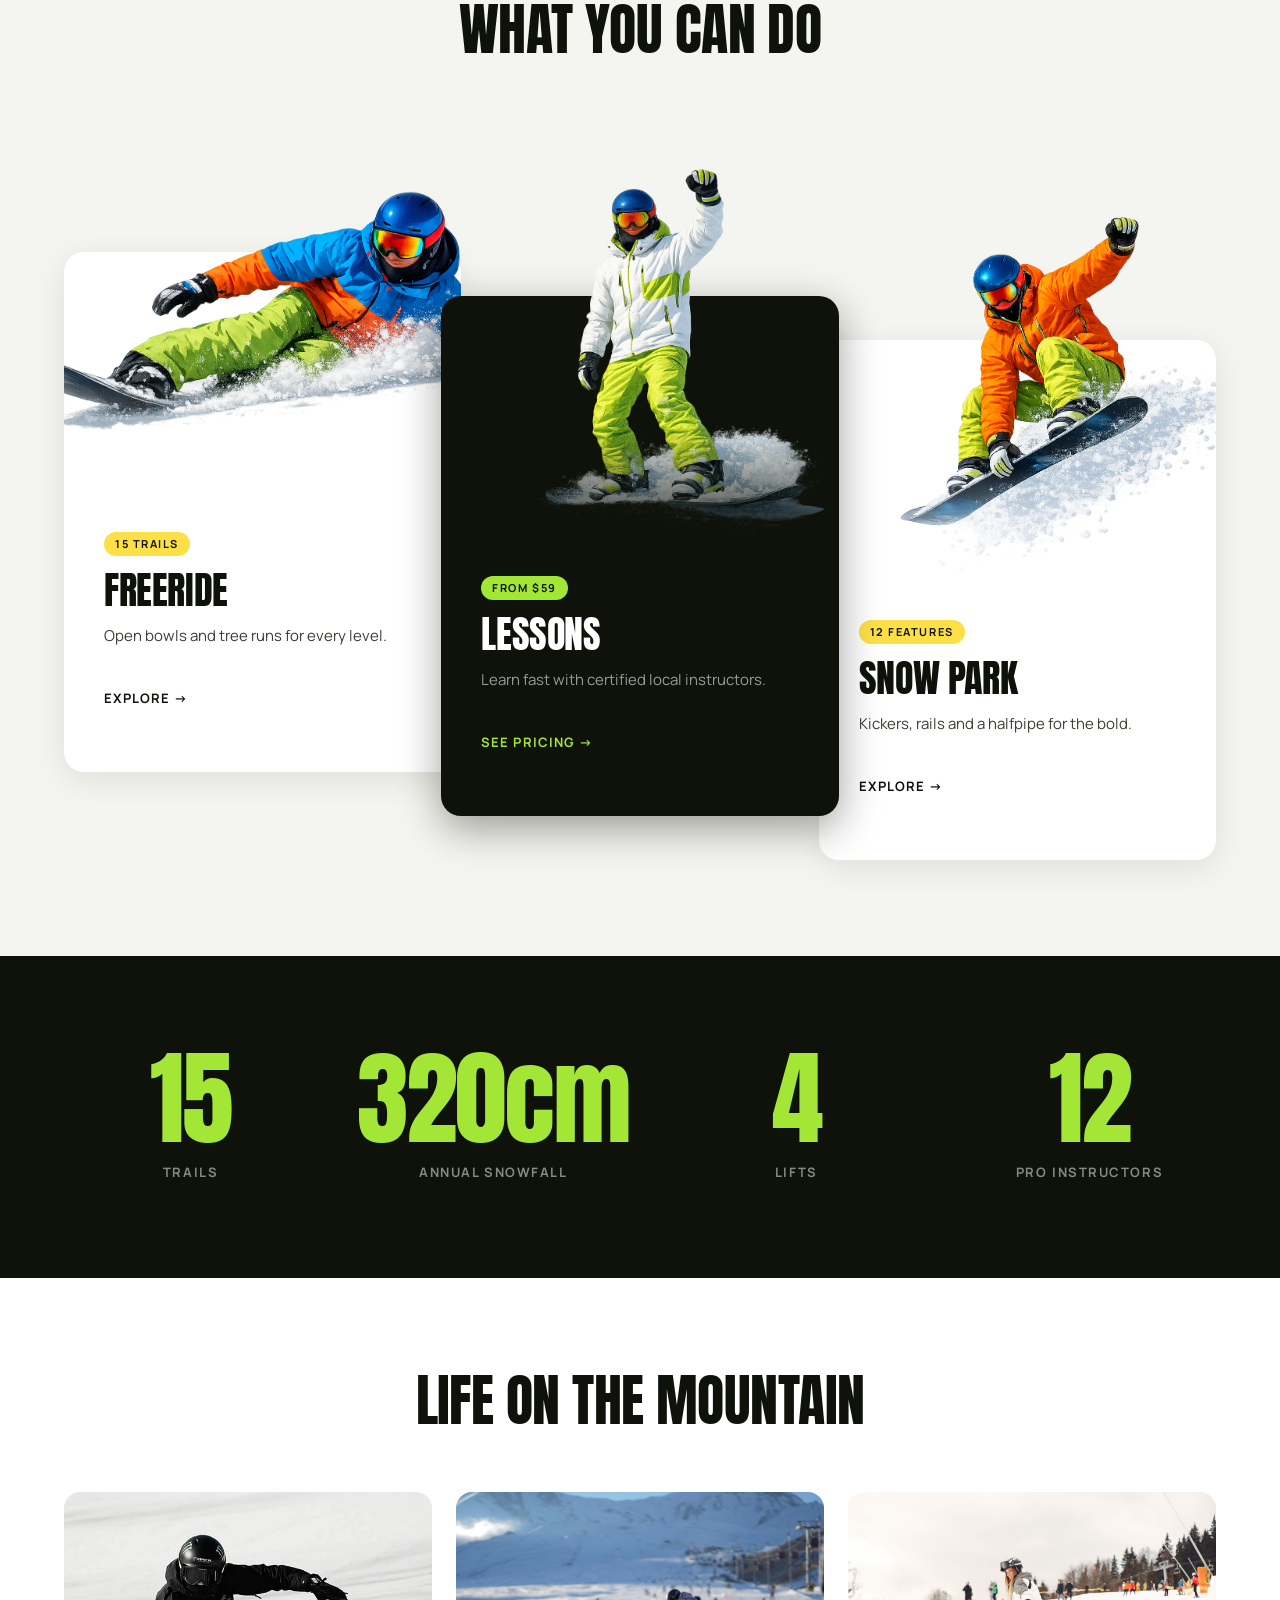
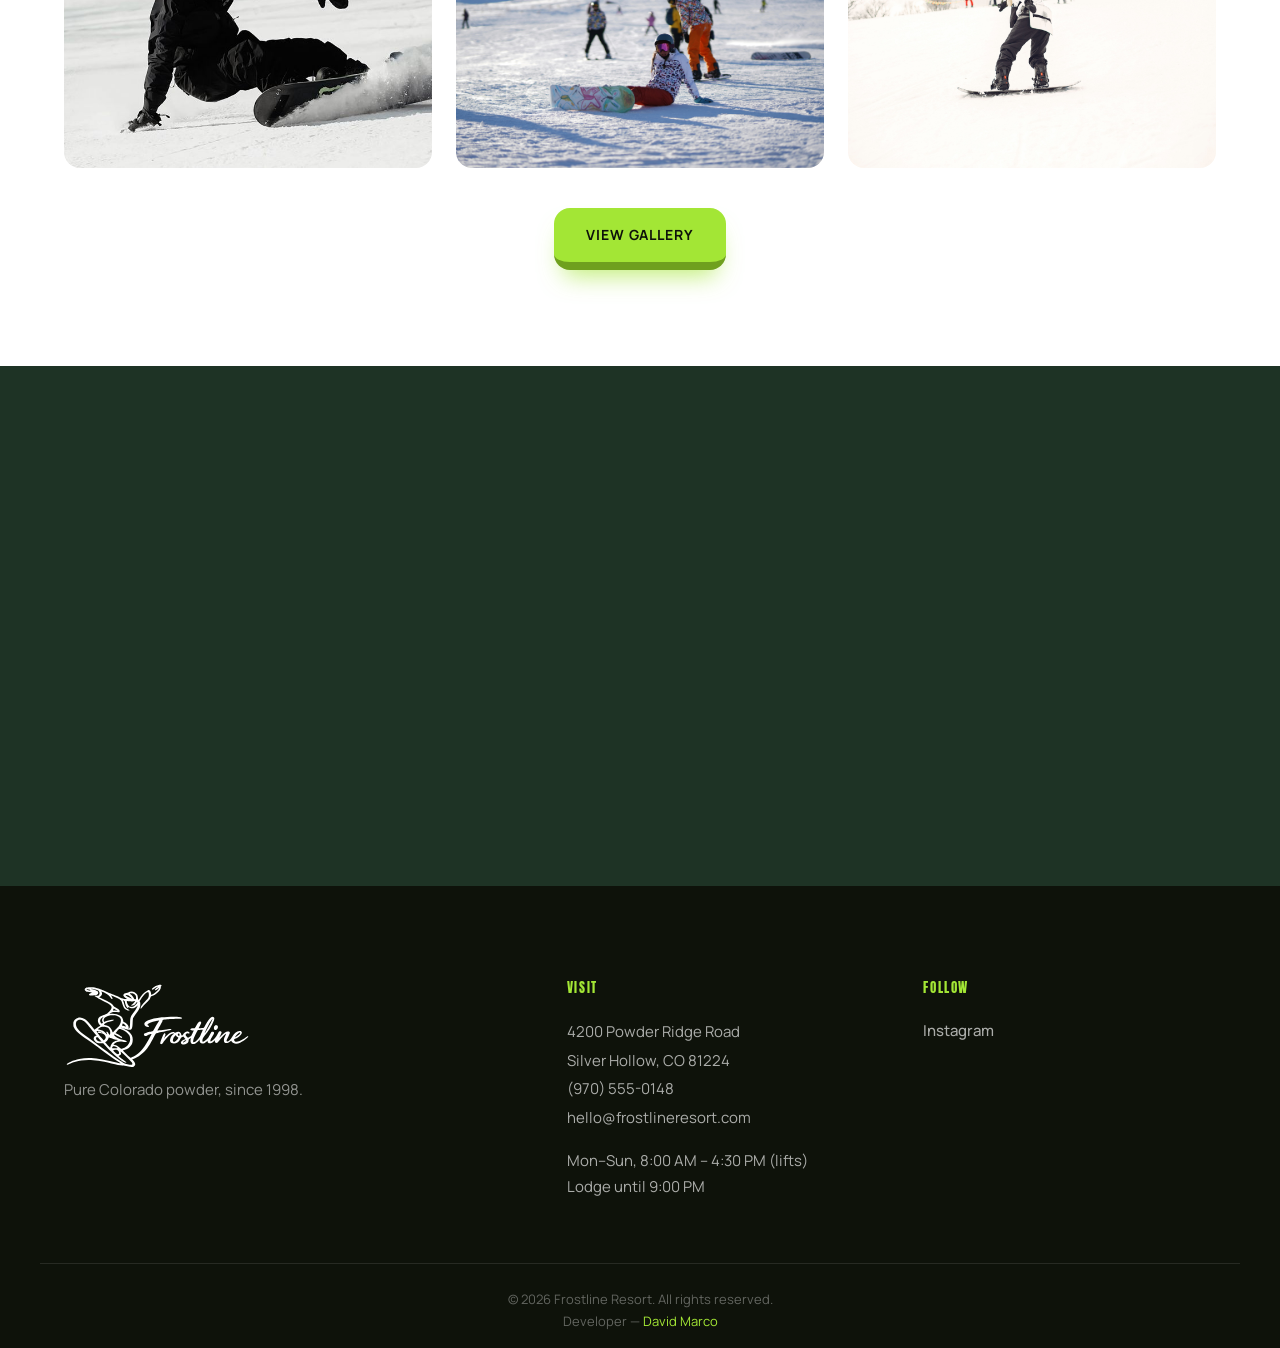
==== commit 3cc1972c: "Add transparent hero header and page fade transitions Transparent header: - .site-header--hero class" ====
--- a/index.html
+++ b/index.html
@@ -13,7 +13,7 @@
 <body>
 
   <!-- ── HEADER ─────────────────────────────────────────────── -->
-  <header class="site-header" id="site-header">
+  <header class="site-header site-header--hero" id="site-header">
     <div class="container header__inner">
 
       <a href="index.html" class="header__logo" aria-label="Frostline Resort — Home">
--- a/css/style.css
+++ b/css/style.css
@@ -92,6 +92,18 @@
   background-color: var(--white);
   -webkit-font-smoothing: antialiased;
   overflow-x: hidden;
+  animation: page-fade-in 0.4s ease both;
+}
+
+body.page-exit {
+  opacity: 0;
+  transition: opacity 0.3s ease;
+  animation: none;
+}
+
+@keyframes page-fade-in {
+  from { opacity: 0; }
+  to   { opacity: 1; }
 }
 
 
@@ -368,7 +380,7 @@
   top: 0;
   z-index: 1000;
   border-bottom: 1px solid rgba(14, 18, 10, 0.07);
-  transition: box-shadow var(--transition);
+  transition: box-shadow var(--transition), border-color 0.4s ease;
 }
 
 /* Frosted-glass layer via ::before so the header element itself does NOT
@@ -382,10 +394,56 @@
   -webkit-backdrop-filter: blur(14px);
   pointer-events: none;
   z-index: 0;
+  transition: opacity 0.4s ease;
 }
 
 .site-header.scrolled {
   box-shadow: 0 2px 24px rgba(14, 18, 10, 0.13);
+}
+
+/* ── Hero / Banner transparent header ────────────────────── */
+
+/* Dark gradient so logo + links stay legible over any video/photo frame */
+.site-header--hero::after {
+  content: '';
+  position: absolute;
+  inset: 0;
+  background: linear-gradient(to bottom, rgba(0, 0, 0, 0.52), transparent);
+  pointer-events: none;
+  z-index: 0;
+  transition: opacity 0.4s ease;
+}
+
+/* Once scrolled — hide gradient, show frosted glass */
+.site-header--hero.scrolled::after {
+  opacity: 0;
+}
+
+.site-header--hero:not(.scrolled) {
+  border-bottom-color: transparent;
+}
+
+.site-header--hero:not(.scrolled)::before {
+  opacity: 0;
+  backdrop-filter: none;
+  -webkit-backdrop-filter: none;
+}
+
+/* White logo, links, burger on transparent header */
+.site-header--hero:not(.scrolled) .header__logo-img {
+  filter: brightness(0) invert(1);
+}
+
+.site-header--hero:not(.scrolled) .nav__link {
+  color: rgba(255, 255, 255, 0.92);
+}
+
+.site-header--hero:not(.scrolled) .nav__link::after {
+  background-color: #fff;
+}
+
+.site-header--hero:not(.scrolled) .burger span {
+  background-color: #fff;
 }
 
 .header__inner {
@@ -414,6 +472,7 @@
   height: 60px;
   width: auto;
   display: block;
+  transition: filter 0.4s ease;
 }
 
 /* Nav */
@@ -488,7 +547,7 @@
   height: 2px;
   background-color: var(--ink);
   border-radius: 2px;
-  transition: transform 0.25s ease, opacity 0.25s ease;
+  transition: transform 0.25s ease, opacity 0.25s ease, background-color 0.4s ease;
   transform-origin: center;
 }
 
@@ -998,10 +1057,24 @@
 .page-banner--gallery {
   min-height: clamp(500px, 72vh, 900px);
   align-items: center;
+  overflow: hidden;
 }
 
 .page-banner--gallery .page-banner__bg {
   object-position: center 25%;
+  animation: kenburns-right 10s ease-in-out infinite alternate;
+  will-change: transform;
+}
+
+@keyframes kenburns-right {
+  0%   { transform: scale(1)    translate(0, 0);  transform-origin: 84% 50%; }
+  100% { transform: scale(1.25) translateX(20px); transform-origin: right; }
+}
+
+@media (prefers-reduced-motion: reduce) {
+  .page-banner--gallery .page-banner__bg {
+    animation: none;
+  }
 }
 
 .page-banner--gallery .page-banner__overlay {
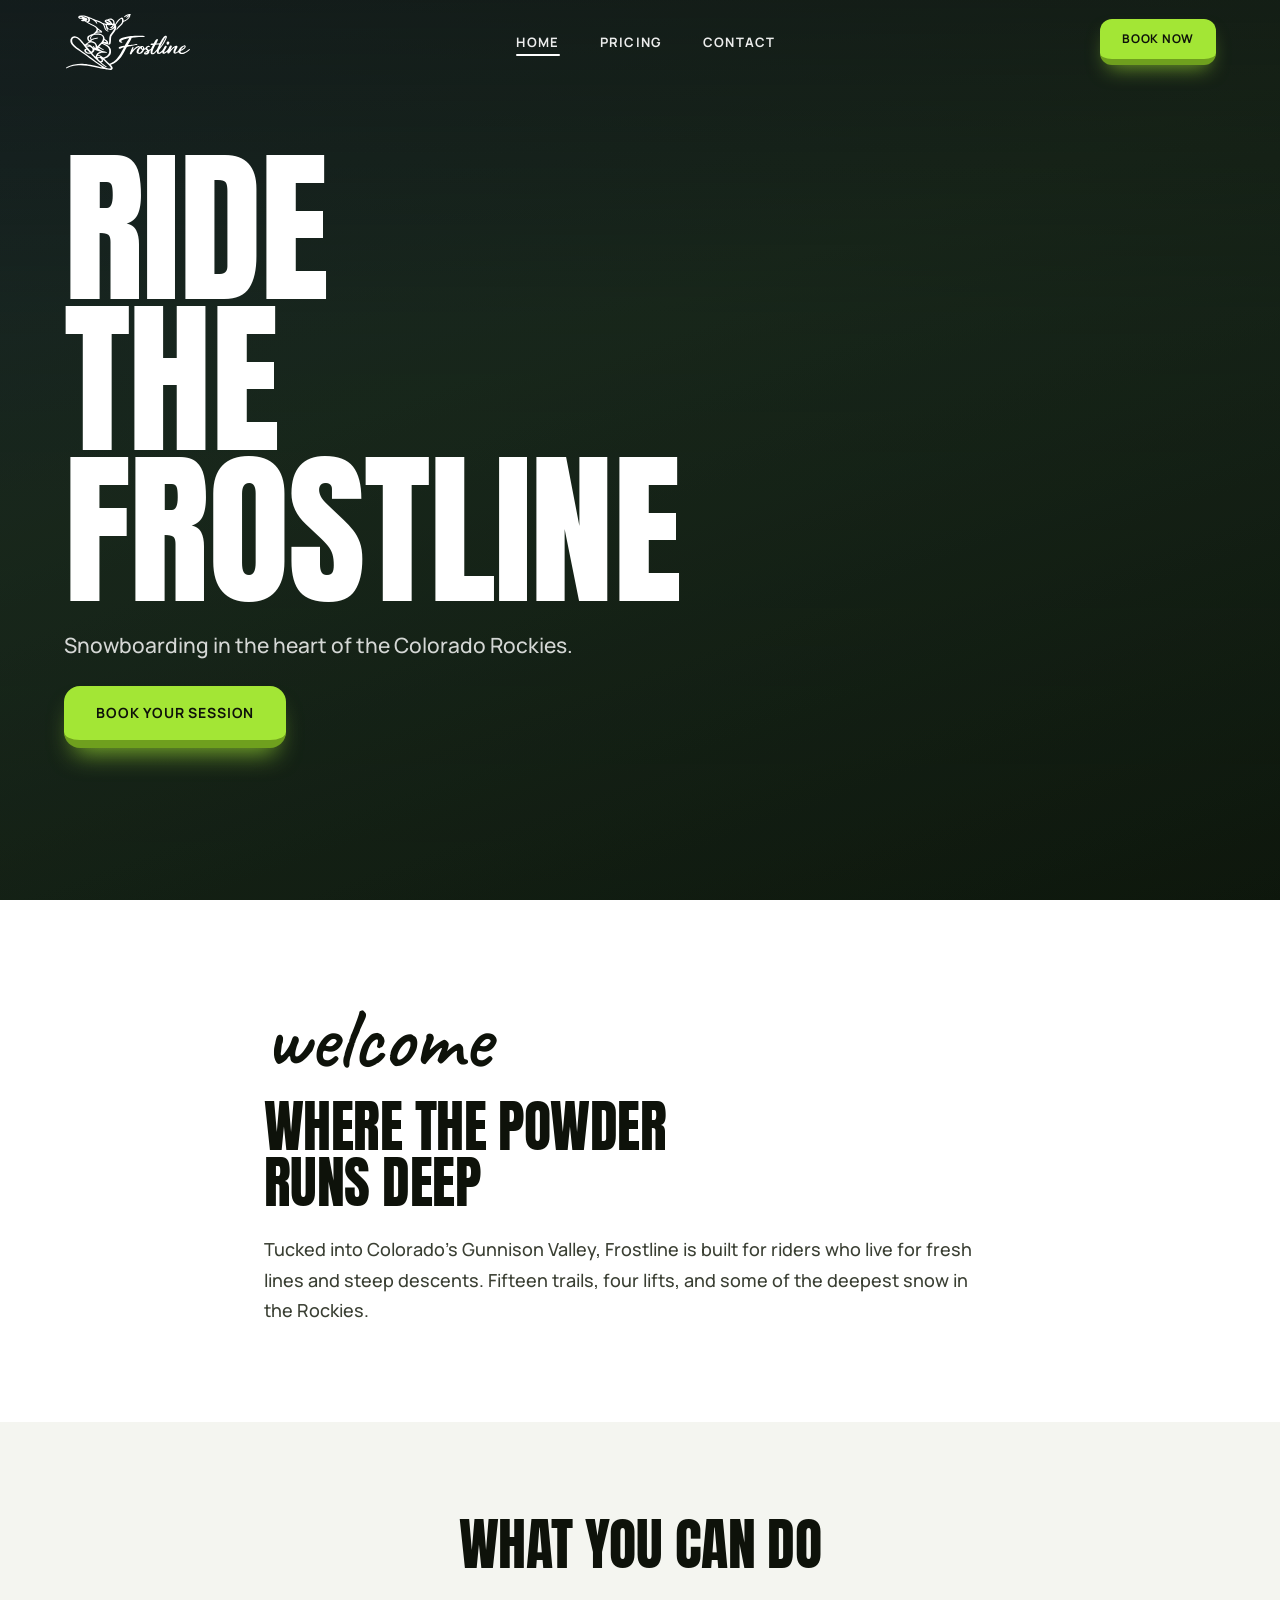
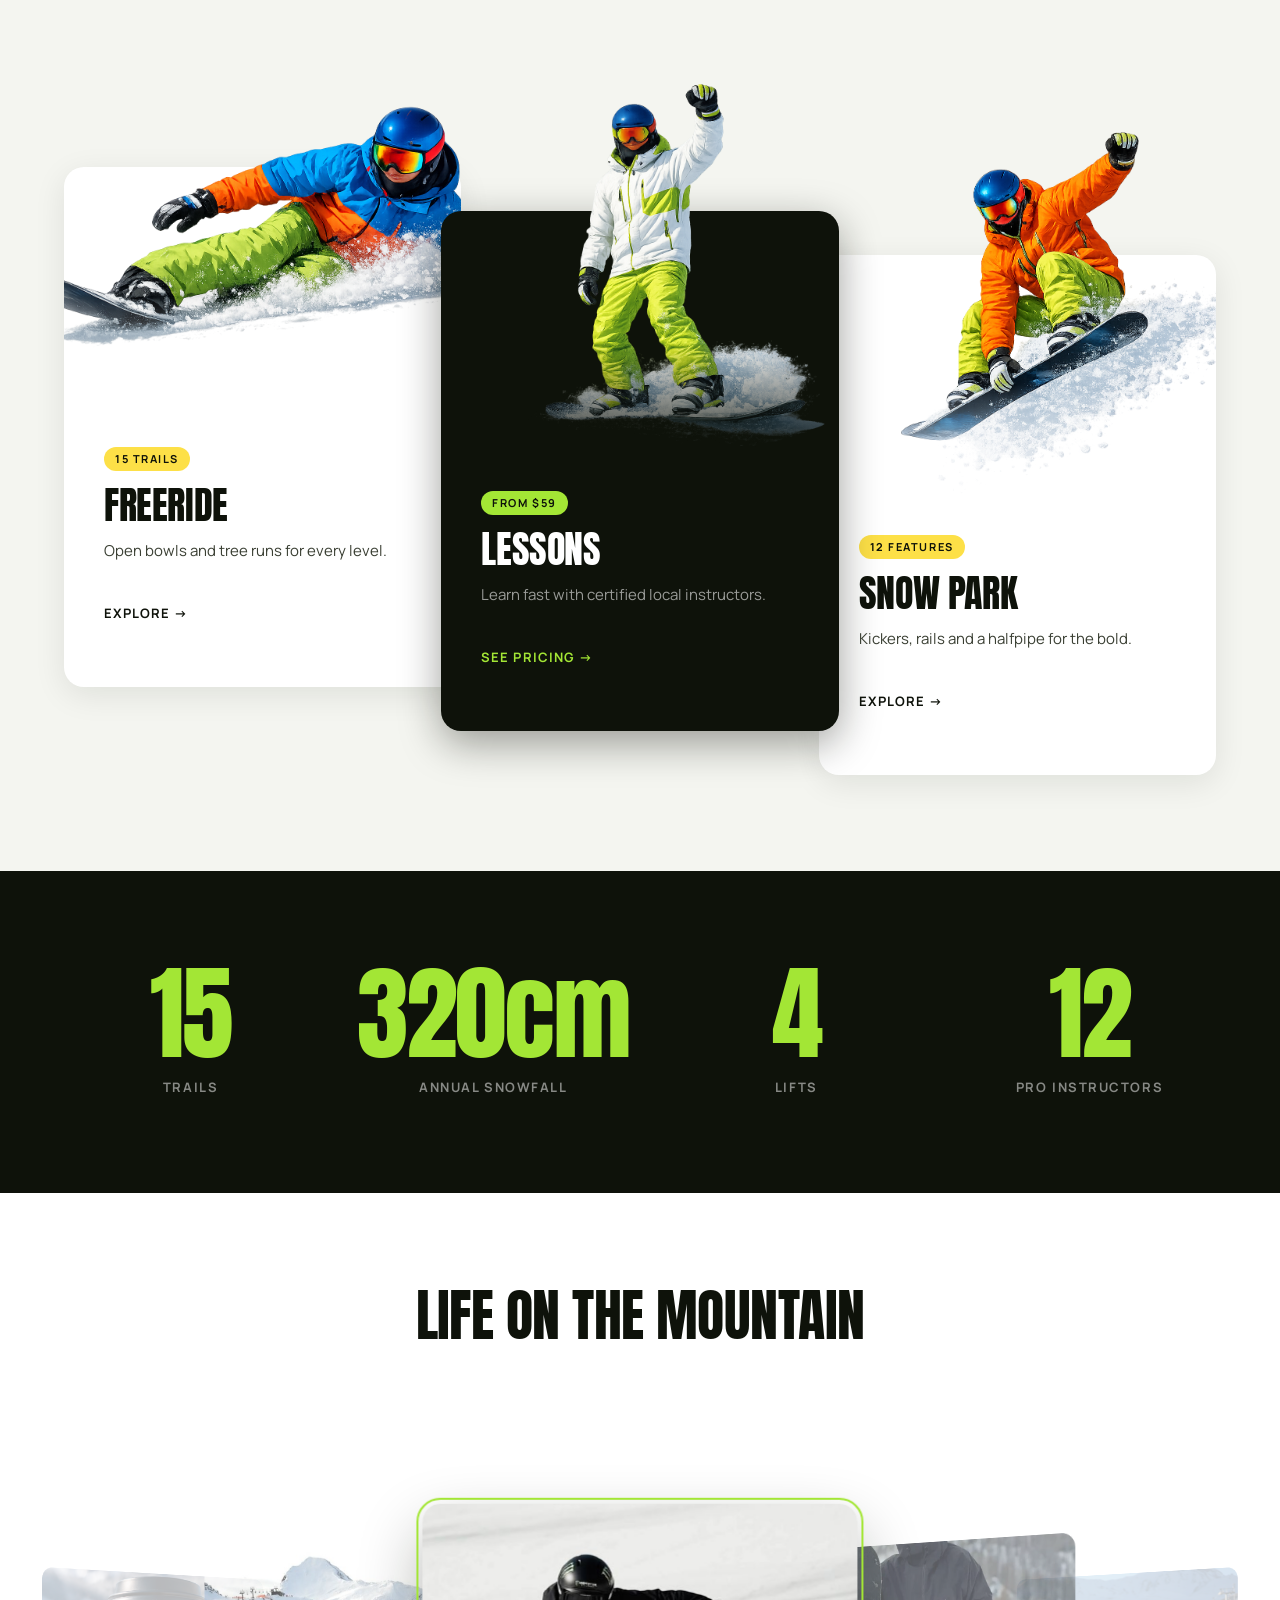
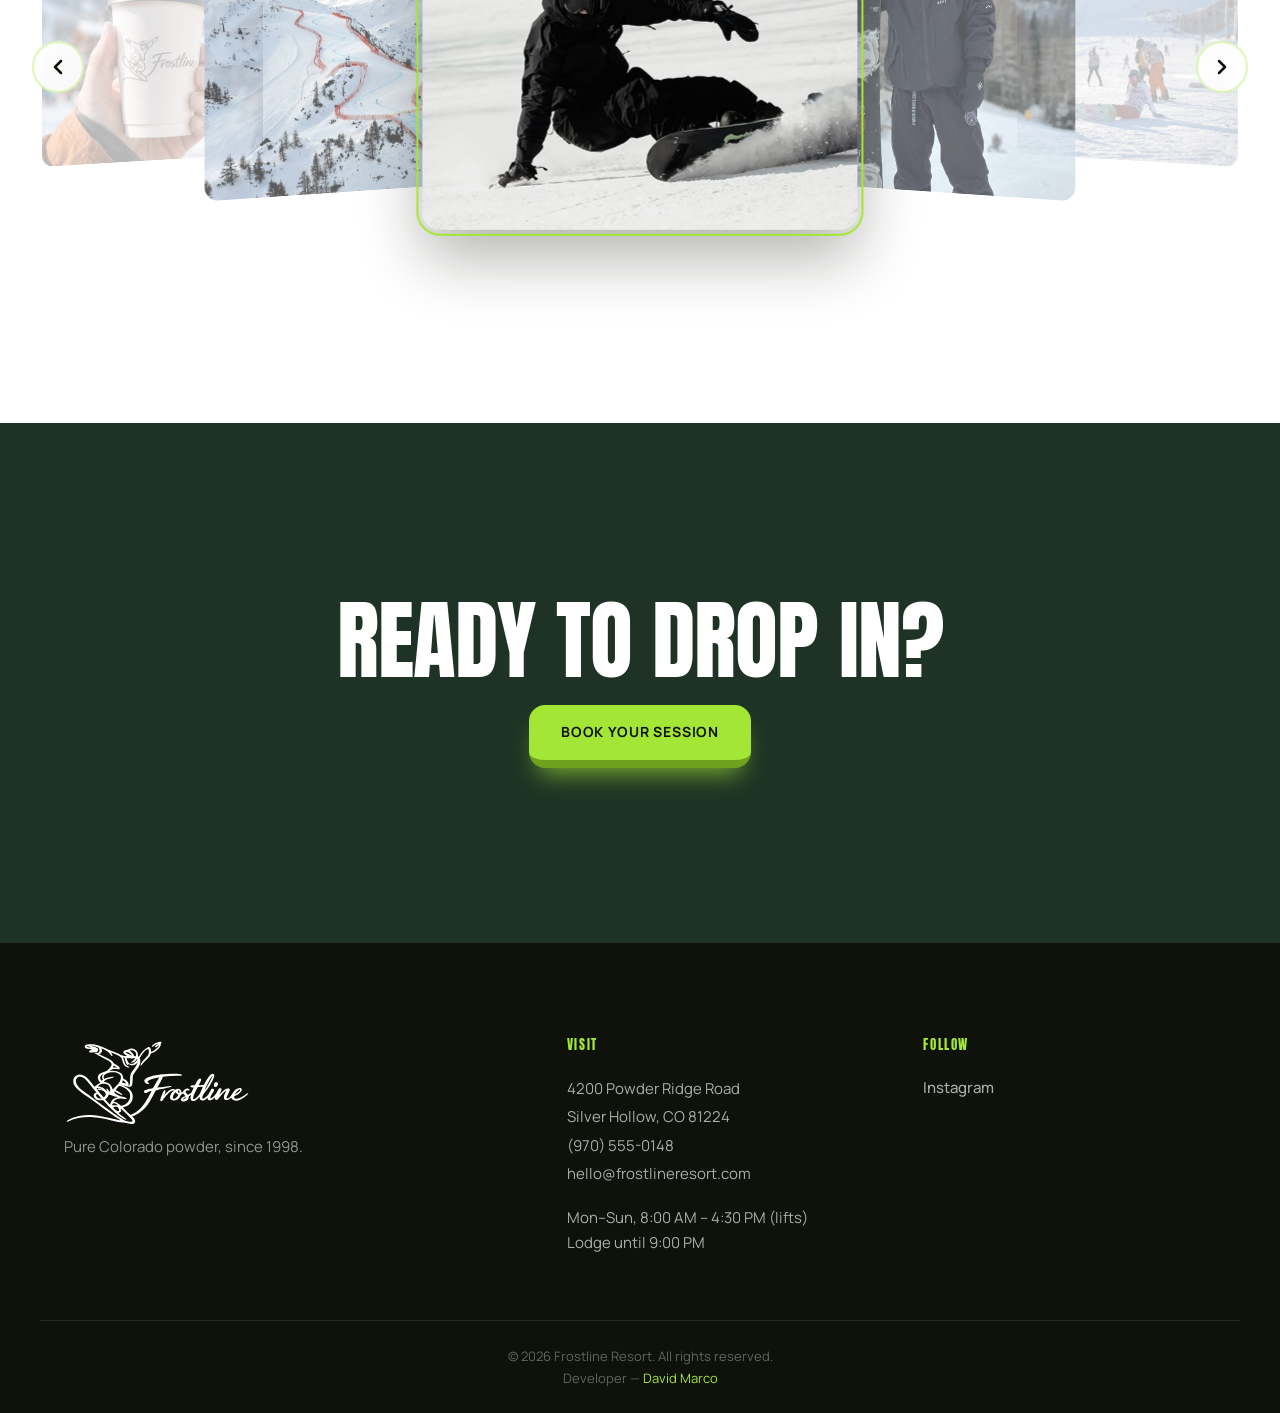
==== commit ecde85e0: "Remove gallery page and add 3D coverflow slider to home - Delete gallery.html and remove Gallery nav" ====
--- a/index.html
+++ b/index.html
@@ -24,7 +24,6 @@
         <ul class="nav__list">
           <li><a href="index.html"   class="nav__link active" aria-current="page">Home</a></li>
           <li><a href="pricing.html" class="nav__link">Pricing</a></li>
-          <li><a href="gallery.html" class="nav__link">Gallery</a></li>
           <li><a href="contact.html" class="nav__link">Contact</a></li>
         </ul>
         <a href="#" class="btn nav__cta-mobile js-book">Book Now</a>
@@ -102,9 +101,9 @@
 
         <div class="activities-deck" id="activities-deck">
 
-          <!-- Card 1: Freeride → gallery -->
-          <a href="gallery.html" class="act-card act-card--light"
-             aria-label="Freeride Terrain — view in gallery">
+          <!-- Card 1: Freeride → contact -->
+          <a href="contact.html" class="act-card act-card--light"
+             aria-label="Freeride Terrain — get in touch">
             <div class="act-card__rider" aria-hidden="true">
               <img src="assets/img/rider-freeride.png" alt="" loading="lazy">
             </div>
@@ -130,9 +129,9 @@
             </div>
           </a>
 
-          <!-- Card 3: Snow Park → gallery -->
-          <a href="gallery.html" class="act-card act-card--light"
-             aria-label="Snow Park — view in gallery">
+          <!-- Card 3: Snow Park → contact -->
+          <a href="contact.html" class="act-card act-card--light"
+             aria-label="Snow Park — get in touch">
             <div class="act-card__rider" aria-hidden="true">
               <img src="assets/img/rider-park.png" alt="" loading="lazy">
             </div>
@@ -177,33 +176,94 @@
       </div>
     </section>
 
-    <!-- ── GALLERY TEASER ────────────────────────────────────── -->
-    <section class="section section--white">
+    <!-- ── LIFE ON THE MOUNTAIN (Coverflow Slider) ─────────────── -->
+    <section class="section section--white coverflow-section" aria-label="Photo gallery">
       <div class="container">
         <div class="section-header reveal">
           <h2>Life on the Mountain</h2>
         </div>
-        <div class="grid grid--3 teaser-grid">
-
-          <div class="teaser-item reveal">
-            <img class="teaser-img" src="assets/img/gallery-01.jpg"
-                 alt="Wide panorama of snowy mountain peaks under blue sky" loading="lazy">
-          </div>
-
-          <div class="teaser-item reveal">
-            <img class="teaser-img" src="assets/img/gallery-03.jpg"
-                 alt="Cosy wooden ski lodge with snow on the roof and warm lights" loading="lazy">
-          </div>
-
-          <div class="teaser-item reveal">
-            <img class="teaser-img" src="assets/img/gallery-08.jpg"
-                 alt="Sunset over snowy ski slopes in warm orange light" loading="lazy">
-          </div>
-
-        </div>
-        <div class="teaser-cta reveal">
-          <a href="gallery.html" class="btn">View Gallery</a>
-        </div>
+      </div>
+
+      <div class="coverflow" id="coverflow" role="region" aria-label="Mountain photo slider">
+
+        <div class="coverflow__track" id="coverflow-track">
+
+          <div class="coverflow__slide" role="img" aria-label="Wide panorama of snowy mountain peaks">
+            <div class="coverflow__inner">
+              <img src="assets/img/gallery-01.jpg" alt="Wide panorama of snowy mountain peaks under blue sky" loading="lazy" draggable="false">
+            </div>
+          </div>
+
+          <div class="coverflow__slide" role="img" aria-label="Snowboarder mid-jump at golden hour">
+            <div class="coverflow__inner">
+              <img src="assets/img/gallery-02.jpg" alt="Snowboarder mid-jump with snow spray at golden hour" loading="lazy" draggable="false">
+            </div>
+          </div>
+
+          <div class="coverflow__slide" role="img" aria-label="Cosy ski lodge exterior">
+            <div class="coverflow__inner">
+              <img src="assets/img/gallery-03.jpg" alt="Cosy wooden ski lodge exterior with snow on the roof and warm lights" loading="lazy" draggable="false">
+            </div>
+          </div>
+
+          <div class="coverflow__slide" role="img" aria-label="Mountain chairlift over snowy slope">
+            <div class="coverflow__inner">
+              <img src="assets/img/gallery-04.jpg" alt="Mountain chairlift over a snowy slope" loading="lazy" draggable="false">
+            </div>
+          </div>
+
+          <div class="coverflow__slide" role="img" aria-label="Snowboard edge cutting through fresh snow">
+            <div class="coverflow__inner">
+              <img src="assets/img/gallery-05.jpg" alt="Close-up of a snowboard edge cutting through fresh snow" loading="lazy" draggable="false">
+            </div>
+          </div>
+
+          <div class="coverflow__slide" role="img" aria-label="Lodge café with mountain view">
+            <div class="coverflow__inner">
+              <img src="assets/img/gallery-06.jpg" alt="Café interior with panoramic window facing snowy mountains" loading="lazy" draggable="false">
+            </div>
+          </div>
+
+          <div class="coverflow__slide" role="img" aria-label="Snowboarder in forest tree run">
+            <div class="coverflow__inner">
+              <img src="assets/img/gallery-07.jpg" alt="Snowboarder riding through a forest tree run" loading="lazy" draggable="false">
+            </div>
+          </div>
+
+          <div class="coverflow__slide" role="img" aria-label="Sunset over snowy ski slopes">
+            <div class="coverflow__inner">
+              <img src="assets/img/gallery-08.jpg" alt="Sunset over snowy ski slopes in warm orange light" loading="lazy" draggable="false">
+            </div>
+          </div>
+
+          <div class="coverflow__slide" role="img" aria-label="Group of friends with snowboards">
+            <div class="coverflow__inner">
+              <img src="assets/img/gallery-09.jpg" alt="Group of friends with snowboards smiling at the top of a slope" loading="lazy" draggable="false">
+            </div>
+          </div>
+
+          <div class="coverflow__slide" role="img" aria-label="Aerial view of ski trails">
+            <div class="coverflow__inner">
+              <img src="assets/img/gallery-10.jpg" alt="Aerial view of ski trails carved into a mountain" loading="lazy" draggable="false">
+            </div>
+          </div>
+
+        </div>
+
+        <button class="coverflow__btn coverflow__btn--prev" id="cf-prev" aria-label="Previous photo">
+          <svg width="20" height="20" viewBox="0 0 20 20" fill="none"
+               stroke="currentColor" stroke-width="2.5" stroke-linecap="round" stroke-linejoin="round" aria-hidden="true">
+            <polyline points="13,4 7,10 13,16"/>
+          </svg>
+        </button>
+
+        <button class="coverflow__btn coverflow__btn--next" id="cf-next" aria-label="Next photo">
+          <svg width="20" height="20" viewBox="0 0 20 20" fill="none"
+               stroke="currentColor" stroke-width="2.5" stroke-linecap="round" stroke-linejoin="round" aria-hidden="true">
+            <polyline points="7,4 13,10 7,16"/>
+          </svg>
+        </button>
+
       </div>
     </section>
 
--- a/css/style.css
+++ b/css/style.css
@@ -376,60 +376,20 @@
 /* ── 11. Site Header ──────────────────────────────────────── */
 
 .site-header {
-  position: sticky;
+  position: fixed;
   top: 0;
+  left: 0;
+  right: 0;
   z-index: 1000;
-  border-bottom: 1px solid rgba(14, 18, 10, 0.07);
-  transition: box-shadow var(--transition), border-color 0.4s ease;
-}
-
-/* Frosted-glass layer via ::before so the header element itself does NOT
-   create a new containing block for position:fixed children (mobile nav). */
+}
+
+/* No background — header is always fully transparent */
 .site-header::before {
-  content: '';
-  position: absolute;
-  inset: 0;
-  background: rgba(255, 255, 255, 0.85);
-  backdrop-filter: blur(14px);
-  -webkit-backdrop-filter: blur(14px);
-  pointer-events: none;
-  z-index: 0;
-  transition: opacity 0.4s ease;
-}
-
-.site-header.scrolled {
-  box-shadow: 0 2px 24px rgba(14, 18, 10, 0.13);
-}
-
-/* ── Hero / Banner transparent header ────────────────────── */
-
-/* Dark gradient so logo + links stay legible over any video/photo frame */
-.site-header--hero::after {
-  content: '';
-  position: absolute;
-  inset: 0;
-  background: linear-gradient(to bottom, rgba(0, 0, 0, 0.52), transparent);
-  pointer-events: none;
-  z-index: 0;
-  transition: opacity 0.4s ease;
-}
-
-/* Once scrolled — hide gradient, show frosted glass */
-.site-header--hero.scrolled::after {
-  opacity: 0;
-}
-
-.site-header--hero:not(.scrolled) {
-  border-bottom-color: transparent;
-}
-
-.site-header--hero:not(.scrolled)::before {
-  opacity: 0;
-  backdrop-filter: none;
-  -webkit-backdrop-filter: none;
-}
-
-/* White logo, links, burger on transparent header */
+  display: none;
+}
+
+/* ── Hero / Banner: white logo + links until scrolled past banner ── */
+
 .site-header--hero:not(.scrolled) .header__logo-img {
   filter: brightness(0) invert(1);
 }
@@ -594,6 +554,14 @@
     transform: translateX(0);
   }
 
+  /* Dark text on white mobile overlay — override hero white-text rule */
+  .header__nav.open .nav__link {
+    color: var(--ink) !important;
+  }
+  .header__nav.open .nav__link::after {
+    background-color: var(--lime) !important;
+  }
+
   .nav__list {
     flex-direction: column;
     gap: var(--space-l);
@@ -784,7 +752,10 @@
 .hero__overlay {
   position: absolute;
   inset: 0;
-  background: rgba(14, 18, 10, 0.45);
+  background: linear-gradient(to bottom,
+    rgba(14, 18, 10, 0.62) 0%,
+    rgba(14, 18, 10, 0.38) 35%,
+    rgba(14, 18, 10, 0.32) 100%);
   z-index: 1;
 }
 
@@ -1078,7 +1049,10 @@
 }
 
 .page-banner--gallery .page-banner__overlay {
-  background: rgba(14, 18, 10, 0.18);
+  background: linear-gradient(to bottom,
+    rgba(14, 18, 10, 0.60) 0%,
+    rgba(14, 18, 10, 0.14) 40%,
+    rgba(14, 18, 10, 0.08) 100%);
 }
 
 .page-banner--gallery .page-banner__content {
@@ -1317,10 +1291,11 @@
 /* Full-viewport section: photo bleeds to right edge */
 .contact-section {
   position: relative;
-  min-height: calc(100vh - 84px);
+  min-height: 100svh;
   display: flex;
   align-items: center;
   overflow: hidden;
+  padding-top: calc(var(--space-2xl) + var(--space-l));
 }
 
 /* Info column sits above photo */
@@ -2437,3 +2412,123 @@
     animation: none !important;
   }
 }
+
+
+/* ── 31. Coverflow Slider ──────────────────────────────────── */
+
+.coverflow-section {
+  overflow: hidden;
+  padding-bottom: var(--space-2xl);
+}
+
+.coverflow {
+  position: relative;
+  width: 100%;
+  margin-top: var(--space-l);
+}
+
+.coverflow__track {
+  position: relative;
+  height: clamp(280px, 44vw, 520px);
+  perspective: 1400px;
+  perspective-origin: 50% 50%;
+}
+
+.coverflow__slide {
+  position: absolute;
+  top: 50%;
+  left: 50%;
+  width: clamp(240px, 34vw, 440px);
+  border-radius: 18px;
+  overflow: hidden;
+  cursor: pointer;
+  transition:
+    transform 0.55s cubic-bezier(.22, 1, .36, 1),
+    opacity   0.55s cubic-bezier(.22, 1, .36, 1),
+    box-shadow 0.4s ease,
+    outline-color 0.3s ease;
+  will-change: transform, opacity;
+  outline: 2px solid transparent;
+  outline-offset: 4px;
+}
+
+.coverflow__slide.is-active {
+  outline-color: var(--lime);
+  box-shadow: 0 28px 64px rgba(14, 18, 10, 0.32);
+}
+
+.coverflow__inner {
+  width: 100%;
+  transition: transform 0.12s ease;
+}
+
+.coverflow__slide img {
+  display: block;
+  width: 100%;
+  aspect-ratio: 4 / 3;
+  object-fit: cover;
+  user-select: none;
+  pointer-events: none;
+  -webkit-user-drag: none;
+}
+
+/* Arrow buttons */
+.coverflow__btn {
+  position: absolute;
+  top: 50%;
+  transform: translateY(-50%);
+  z-index: 20;
+  width: 52px;
+  height: 52px;
+  border-radius: 50%;
+  background: rgba(255, 255, 255, 0.88);
+  border: 2px solid rgba(163, 230, 53, 0.35);
+  color: var(--ink);
+  display: flex;
+  align-items: center;
+  justify-content: center;
+  cursor: pointer;
+  transition: background var(--transition), border-color var(--transition), transform 0.2s ease;
+  backdrop-filter: blur(8px);
+  -webkit-backdrop-filter: blur(8px);
+}
+
+.coverflow__btn:hover {
+  background: var(--lime);
+  border-color: var(--lime);
+  transform: translateY(-50%) scale(1.08);
+}
+
+.coverflow__btn:active {
+  transform: translateY(-50%) scale(0.94);
+}
+
+.coverflow__btn:focus-visible {
+  outline: 3px solid var(--lime);
+  outline-offset: 2px;
+}
+
+.coverflow__btn--prev { left: clamp(10px, 2.5vw, 36px); }
+.coverflow__btn--next { right: clamp(10px, 2.5vw, 36px); }
+
+@media (max-width: 600px) {
+  .coverflow__track {
+    height: clamp(190px, 68vw, 280px);
+  }
+  .coverflow__slide {
+    width: clamp(170px, 68vw, 270px);
+  }
+  .coverflow__btn {
+    width: 44px;
+    height: 44px;
+  }
+}
+
+@media (prefers-reduced-motion: reduce) {
+  .coverflow__slide {
+    transition: opacity 0.25s ease;
+  }
+  .coverflow__inner {
+    transition: none;
+  }
+}
